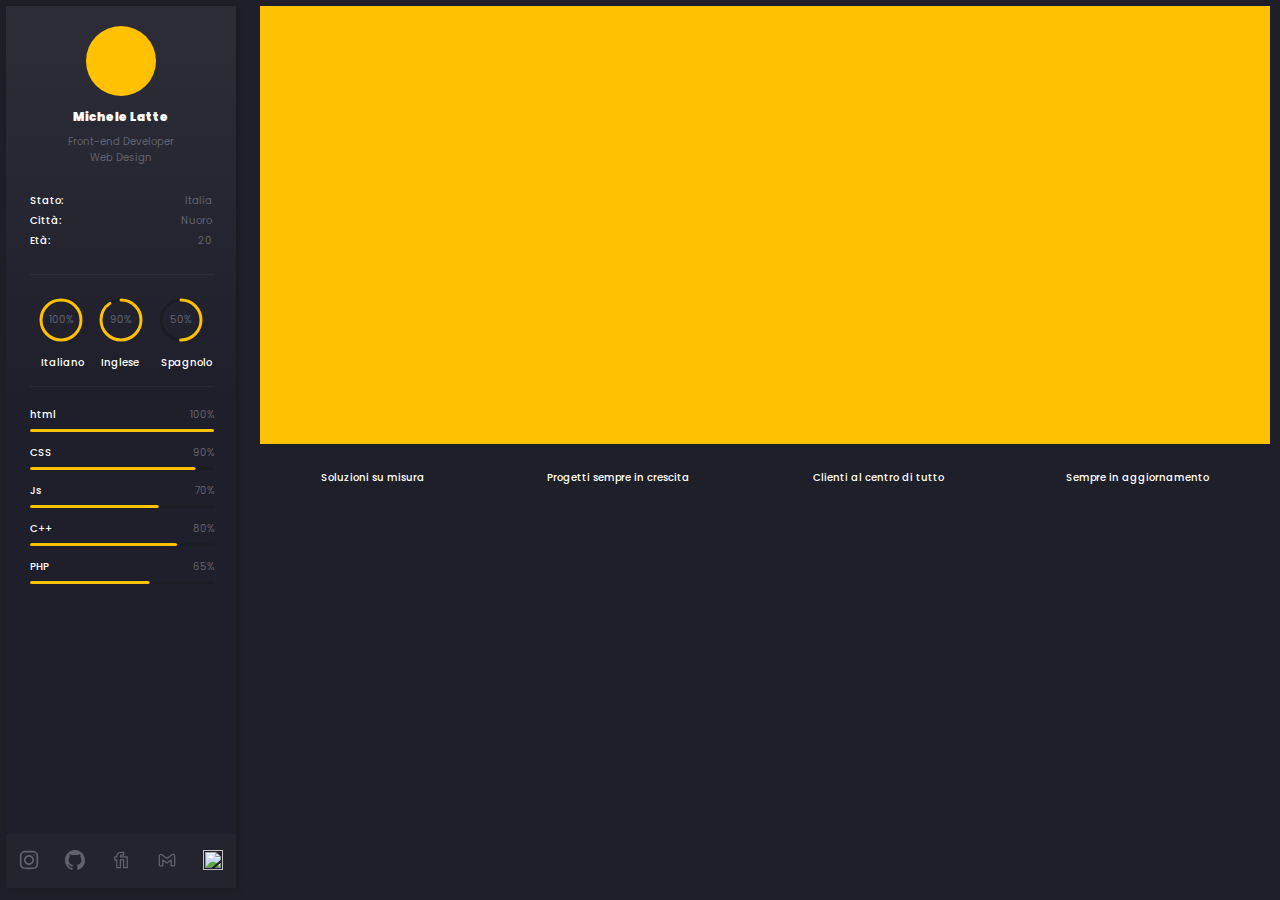
==== copiaindex.html @ bda38a47 "inizio main section" ====
<!DOCTYPE html>
<html lang = "it">
    <head>
        <meta charset = "UTF-8">
        <meta name = "viewport" content = "width=device-width, initial-scale=1.0">
        <title>Portfolio</title>
        <link href = "https://fonts.googleapis.com/css2?family=Poppins:wght@300;400;500;600&display=swap" rel = "stylesheet">
        <style>
            :root {
                --colore_principale: #1f1f29;
                --colore_sidebar: #1f1f2b;
                --colore_profilo: #24242f;
                --colore_separè: #62626e2a;
                --colore_schede: #2c2c37;
                --colore_sottotitolo: #62626e;
                --giallo: #ffc101;
                --colore_vuoto: #1b1d24;
            }

            body, html {
                background-color: var( --colore_principale );
                font-family: 'Poppins', sans-serif;
                margin: 0;
                padding: 0;
            }

            .white-text{
                color: #fff;
                font-weight: 500;
                font-size: 10px;
            }

            .Subtitle-text{
                font-weight: 400;
                font-size: 10px;
                color: var( --colore_sottotitolo );
            }

            button{
                background: transparent;
                border: none;
            }
            .menu-toggle{
                display: none;
            }

            .sidebar{
                position: fixed;
                display: flex;
                flex-direction: column;
                height: 98vh;
                width: 230px;
                margin-left: 6px;
                box-shadow: 2px 0 10px rgba( 0, 0, 0, 0.2 );
                z-index: 10;    
            }
            .sidebar ::-webkit-scrollbar {
                width: 5px;    
            }

            .sidebar ::-webkit-scrollbar-thumb {
                background: var(--colore_sottotitolo); /* Colore della barra di scorrimento */
                border-radius: 5px;
            }

            
            .sidebar-body {
                height: 92vh;
                width: 230px;
                background: linear-gradient( to bottom, #2c2c37 5%, #1f1f2b 47% );
                overflow-y: auto;
            }

            .profile {
                height: 145px;
                width: 100%;
                padding-top: 20px;
                display: flex;
                flex-direction: column;
                align-items: center;
            }

            .profile .profile_texts {
                display: flex;
                flex-direction: column;
                align-items: center;
                text-align: center;
            }


            .profile .Title {
                font-size: 12px;
                color: #fff;
                font-weight: 900;
                margin-bottom: 8px;
            }

            .profile .Subtitle-text {
                
                margin: 0;
            }

            .pfp {
                background-color: var( --giallo );
                height: 70px;
                width: 70px;
                border-radius: 50%;
            }

            .personal_informations {
                padding: 20px 24px 8px;
                display: flex;
                flex-direction: column;
            }

            .personal-box {
                justify-content: space-between;
                display: flex;
                flex-direction: row;
                padding: 2px 0px;
            }

            
            

            .personal_-box .white-text {
                text-align: left;
                
            }

            .personal-box .Subtitle-text{
               
                font-size: 10px;
            }

            .separè {
                height: 1px;
                width: 80%;
                background-color: var( --colore_separè );
                margin-top: 15px;
                margin-left: 24px;
                border: none;
            }

            .languages{
                display: flex;
                flex-direction: row;
                justify-content: center;
                padding: 0px 30px;
                margin-top: 20px;
                margin-left: 5px;
            }

            .linguistic-knowledge {
                display: flex;
                flex-direction: column;
                gap: 10px;
                justify-content: center;
                padding: 0px 5px;
            }

            .circle-container {
                position: relative;
                width: 50px;
                height: 50px;
            }

            .svg-container {
                transform: rotate( -90deg );
                width: 100%;
                height: 100%;
            }

            .circle-void-part {
                fill: transparent;
                stroke: var( --colore_vuoto );
                stroke-width: 3;
            }

            .circle-yellow-part {
                fill: transparent;
                stroke: var( --giallo );
                stroke-width: 3;
                stroke-linecap: round;
                transition: stroke-dashoffset 0.5s ease-in-out;
            }

            .circle-value {
                position: absolute;
                top: 50%;
                left: 50%;
                transform: translate( -50%, -50% );
                font-size: 10px;
                color: var(--colore_sottotitolo);
                font-weight: 400;
            }

            .linguistic-knowledge .white-text{
                padding-left: 5px;
            }

            .programming-knowledge{
                width: 80%;
                margin-left: 24px;
                margin-top: 20px;
                display: flex;
                flex-direction: column;
            }

            .programming-language-info{
                width: 100%;
                display: flex;
                flex-direction: row;
                justify-content: space-between;
                margin-bottom: 0px;
            }

            .programming-knowledge .white-text {
                text-align: left;
                
            }

            .programming-knowledge .Subtitle-text{
                text-align: right;    
            }
            
            .programming-progress-bar{
                height: 4px;
                margin-top: -8px;
                margin-bottom: 26px;
            }

            .progress-bar {
                margin-top: 0px;
                width: 100%;
                height: 4px;
            }

            .void-bar {
                fill: var(--colore_vuoto); 
                rx: 2;
                ry: 2;
            }

            .yellow-bar {
                fill: var(--giallo);    
                rx: 2;
                ry: 2;
            }

            .sidebar-footer{
                display: flex;
                flex-direction: row;
                justify-content: space-around;
                height: 6vh;
                background-color: var(--colore_profilo);
                width: 230px;
            }

            .main-section{
                z-index: 1;
                height: 98vh;
                margin-left: 260px;
                margin-top: 6px;
                margin-right: 10px;
            }

            .main-picture{
                background-color: var(--giallo);
                width: 100%;
                height :48.7vh;
            }

            .main-text-banner{
                display: flex;
                flex-direction: row;
                margin-top: 16px;
                justify-content: space-around;
            }

            /* Design da Mobile*/
            @media screen and (max-width: 600px) {
                .sidebar {
                    transform: translateX(-240px);
                    width: 200px;
                    height: 100vh;
                    position: fixed;
                    top: 0;
                    left: 0;
                    box-shadow: 2px 0 10px rgba(0, 0, 0, 0.2);
                }

                .content {
                    margin-left: 0;
                }

                .menu-toggle {
                    display: block;
                    position: fixed;
                    top: 10px;
                    left: 10px;
                    background-color: var(--giallo);
                    color: black;
                    border: none;
                    font-size: 20px;
                    padding: 10px;
                    cursor: pointer;
                    z-index: 100;
                }

                .sidebar.open {
                    transform: translateX(0);
                }
            }

        </style>    
    </head>
    <body>
        <!-- Bottone sidebar mobile-->
        <button class = "menu-toggle" onclick = "Sidebar()">></button>

        <!-- Sidebar -->
        <div class = "sidebar" id = "sidebar">
            <div class="sidebar-body">
                <div class = "profile">
                    <div class = "pfp"></div>
                    <div class = "profile_texts">
                        <p class = "Title">Michele Latte</p>
                        <p class = "Subtitle-text">Front-end Developer</p>
                        <p class = "Subtitle-text">Web Design</p>
                    </div>    
                </div>

                <div class = "personal_informations">
                    <div class = "personal-box">
                        <span class = "white-text">Stato:</span>
                        <span class = "Subtitle-text">Italia</span>
                    </div>
                    <div class = "personal-box">
                        <span class = "white-text">Città:</span>
                        <span class = "Subtitle-text">Nuoro</span>
                    </div>
                    <div class = "personal-box">
                        <span class = "white-text">Età:</span>
                        <span class = "Subtitle-text">20</span>    
                    </div>    
                </div>

                <hr class = "separè">
                <div class = "languages">
                    <div class = "linguistic-knowledge">
                        <div class = "circle-container">
                            <svg class = "svg-container" width = "50" height = "50" viewBox = "0 0 50 50">
                                <circle class = "circle-void-part" r = "20" cx = "25" cy = "25"></circle>
                                <circle class = "circle-yellow-part" r = "20" cx = "25" cy = "25"></circle>
                            </svg>
                            <div class = "circle-value">100%</div>
                        </div>
                        <div class = "white-text">Italiano</div>
                    </div>
                    <div class = "linguistic-knowledge">
                        <div class = "circle-container">
                            <svg class = "svg-container" width = "50" height = "50" viewBox = "0 0 50 50">
                                <circle class = "circle-void-part" r = "20" cx = "25" cy = "25"></circle>
                                <circle class = "circle-yellow-part" r = "20" cx = "25" cy = "25"></circle>
                            </svg>
                            <div class = "circle-value">90%</div>
                        </div>
                        <div class = "white-text">Inglese</div>
                    </div>
                    <div class = "linguistic-knowledge">
                        <div class = "circle-container">
                            <svg class = "svg-container" width = "50" height = "50" viewBox = "0 0 50 50">
                                <circle class = "circle-void-part" r = "20" cx = "25" cy = "25"></circle>
                                <circle class = "circle-yellow-part" r = "20" cx = "25" cy = "25"></circle>
                            </svg>
                            <div class = "circle-value">50%</div>
                        </div>
                        <div class = "white-text">Spagnolo</div>
                    </div>    
                </div>

                <hr class = "separè">
                <div class = "programming-knowledge">
                    <div class = "programming-language-info">
                        <span class = "white-text">html</span>
                        <span class = "Subtitle-text">100%</span>
                    </div>
                    <div class="programming-progress-bar">
                        <svg class="progress-bar" width="100%" height="3">
                            <rect class="void-bar" width="100%" height="3"></rect>
                            <rect class="yellow-bar" width="100%" height="3"></rect>
                        </svg>
                    </div>
                    <div class = "programming-language-info">
                        <span class = "white-text">CSS</span>
                        <span class = "Subtitle-text">90%</span>
                    </div>
                    <div class="programming-progress-bar">
                        <svg class="progress-bar" width="100%" height="3">
                            <rect class="void-bar" width="100%" height="3"></rect>
                            <rect class="yellow-bar" width="90%" height="3"></rect>
                        </svg>
                    </div>
                    <div class = "programming-language-info">
                        <span class = "white-text">Js</span>
                        <span class = "Subtitle-text">70%</span>
                    </div>
                    <div class="programming-progress-bar">
                        <svg class="progress-bar" width="100%" height="3">
                            <rect class="void-bar" width="100%" height="3"></rect>
                            <rect class="yellow-bar" width="70%" height="3"></rect>
                        </svg>
                    </div>
                    <div class = "programming-language-info">
                        <span class = "white-text">C++</span>
                        <span class = "Subtitle-text">80%</span>
                    </div>
                    <div class="programming-progress-bar">
                        <svg class="progress-bar" width="100%" height="3">
                            <rect class="void-bar" width="100%" height="3"></rect>
                            <rect class="yellow-bar" width="80%" height="3"></rect>
                        </svg>
                    </div>
                    <div class = "programming-language-info">
                        <span class = "white-text">PHP</span>
                        <span class = "Subtitle-text">65%</span>
                    </div>
                    <div class="programming-progress-bar">
                        <svg class="progress-bar" width="100%" height="3">
                            <rect class="void-bar" width="100%" height="3"></rect>
                            <rect class="yellow-bar" width="65%" height="3"></rect>
                        </svg>
                    </div>   
                </div>
            </div>

            <div class="sidebar-footer">
                <button id="instagram">
                    <svg width="20px" height="20px" viewBox="0 0 24.00 24.00" fill="none" xmlns="http://www.w3.org/2000/svg"><g id="SVGRepo_bgCarrier" stroke-width="0"></g><g id="SVGRepo_tracerCarrier" stroke-linecap="round" stroke-linejoin="round" stroke="#CCCCCC" stroke-width="0.048"></g><g id="SVGRepo_iconCarrier"> <path fill-rule="evenodd" clip-rule="evenodd" d="M12 18C15.3137 18 18 15.3137 18 12C18 8.68629 15.3137 6 12 6C8.68629 6 6 8.68629 6 12C6 15.3137 8.68629 18 12 18ZM12 16C14.2091 16 16 14.2091 16 12C16 9.79086 14.2091 8 12 8C9.79086 8 8 9.79086 8 12C8 14.2091 9.79086 16 12 16Z" fill="#62626e"></path> <path d="M18 5C17.4477 5 17 5.44772 17 6C17 6.55228 17.4477 7 18 7C18.5523 7 19 6.55228 19 6C19 5.44772 18.5523 5 18 5Z" fill="#62626e"></path> <path fill-rule="evenodd" clip-rule="evenodd" d="M1.65396 4.27606C1 5.55953 1 7.23969 1 10.6V13.4C1 16.7603 1 18.4405 1.65396 19.7239C2.2292 20.8529 3.14708 21.7708 4.27606 22.346C5.55953 23 7.23969 23 10.6 23H13.4C16.7603 23 18.4405 23 19.7239 22.346C20.8529 21.7708 21.7708 20.8529 22.346 19.7239C23 18.4405 23 16.7603 23 13.4V10.6C23 7.23969 23 5.55953 22.346 4.27606C21.7708 3.14708 20.8529 2.2292 19.7239 1.65396C18.4405 1 16.7603 1 13.4 1H10.6C7.23969 1 5.55953 1 4.27606 1.65396C3.14708 2.2292 2.2292 3.14708 1.65396 4.27606ZM13.4 3H10.6C8.88684 3 7.72225 3.00156 6.82208 3.0751C5.94524 3.14674 5.49684 3.27659 5.18404 3.43597C4.43139 3.81947 3.81947 4.43139 3.43597 5.18404C3.27659 5.49684 3.14674 5.94524 3.0751 6.82208C3.00156 7.72225 3 8.88684 3 10.6V13.4C3 15.1132 3.00156 16.2777 3.0751 17.1779C3.14674 18.0548 3.27659 18.5032 3.43597 18.816C3.81947 19.5686 4.43139 20.1805 5.18404 20.564C5.49684 20.7234 5.94524 20.8533 6.82208 20.9249C7.72225 20.9984 8.88684 21 10.6 21H13.4C15.1132 21 16.2777 20.9984 17.1779 20.9249C18.0548 20.8533 18.5032 20.7234 18.816 20.564C19.5686 20.1805 20.1805 19.5686 20.564 18.816C20.7234 18.5032 20.8533 18.0548 20.9249 17.1779C20.9984 16.2777 21 15.1132 21 13.4V10.6C21 8.88684 20.9984 7.72225 20.9249 6.82208C20.8533 5.94524 20.7234 5.49684 20.564 5.18404C20.1805 4.43139 19.5686 3.81947 18.816 3.43597C18.5032 3.27659 18.0548 3.14674 17.1779 3.0751C16.2777 3.00156 15.1132 3 13.4 3Z" fill="#62626e"></path> </g></svg>
                </button>
                <button id="gitHub">
                    <svg width="20px" height="20px" viewBox="0 0 20 20" version="1.1" xmlns="http://www.w3.org/2000/svg" xmlns:xlink="http://www.w3.org/1999/xlink" fill="#62626e" stroke="#62626e"><g id="SVGRepo_bgCarrier" stroke-width="0"></g><g id="SVGRepo_tracerCarrier" stroke-linecap="round" stroke-linejoin="round"></g><g id="SVGRepo_iconCarrier"> <title>github [#62626e]</title> <desc>Created with Sketch.</desc> <defs> </defs> <g id="Page-1" stroke="none" stroke-width="1" fill="none" fill-rule="evenodd"> <g id="Dribbble-Light-Preview" transform="translate(-140.000000, -7559.000000)" fill="#62626e"> <g id="icons" transform="translate(56.000000, 160.000000)"> <path d="M94,7399 C99.523,7399 104,7403.59 104,7409.253 C104,7413.782 101.138,7417.624 97.167,7418.981 C96.66,7419.082 96.48,7418.762 96.48,7418.489 C96.48,7418.151 96.492,7417.047 96.492,7415.675 C96.492,7414.719 96.172,7414.095 95.813,7413.777 C98.04,7413.523 100.38,7412.656 100.38,7408.718 C100.38,7407.598 99.992,7406.684 99.35,7405.966 C99.454,7405.707 99.797,7404.664 99.252,7403.252 C99.252,7403.252 98.414,7402.977 96.505,7404.303 C95.706,7404.076 94.85,7403.962 94,7403.958 C93.15,7403.962 92.295,7404.076 91.497,7404.303 C89.586,7402.977 88.746,7403.252 88.746,7403.252 C88.203,7404.664 88.546,7405.707 88.649,7405.966 C88.01,7406.684 87.619,7407.598 87.619,7408.718 C87.619,7412.646 89.954,7413.526 92.175,7413.785 C91.889,7414.041 91.63,7414.493 91.54,7415.156 C90.97,7415.418 89.522,7415.871 88.63,7414.304 C88.63,7414.304 88.101,7413.319 87.097,7413.247 C87.097,7413.247 86.122,7413.234 87.029,7413.87 C87.029,7413.87 87.684,7414.185 88.139,7415.37 C88.139,7415.37 88.726,7417.2 91.508,7416.58 C91.513,7417.437 91.522,7418.245 91.522,7418.489 C91.522,7418.76 91.338,7419.077 90.839,7418.982 C86.865,7417.627 84,7413.783 84,7409.253 C84,7403.59 88.478,7399 94,7399" id="github-[#62626e]"> </path> </g> </g> </g> </g></svg>
                </button>
                <button id="fiverr">
                    <svg width="20px" height="20px" viewBox="0 0 192 192" xmlns="http://www.w3.org/2000/svg" fill="" stroke=""><g id="SVGRepo_bgCarrier" stroke-width="0"></g><g id="SVGRepo_tracerCarrier" stroke-linecap="round" stroke-linejoin="round"></g><g id="SVGRepo_iconCarrier"><path d="M0 0h192v192H0z" style="fill:none"></path><path d="M121.1 170h34.75V67.04H90.21v-7.72s0-9.01 9.01-9.01h21.88V22H99.22s-43.76 0-43.76 37.32v7.72h-19.3v28.31h19.3v74.64h34.75V95.36h30.89V170Z" style="stroke:#62626e;stroke-linejoin:round;stroke-width:12px;fill:none"></path></g></svg>
                </button>
                <button id="gmail">
                    <svg width="20px" height="20px" viewBox="0 0 192 192" xmlns="http://www.w3.org/2000/svg" fill="none"><g id="SVGRepo_bgCarrier" stroke-width="0"></g><g id="SVGRepo_tracerCarrier" stroke-linecap="round" stroke-linejoin="round"></g><g id="SVGRepo_iconCarrier"><path stroke="#62626e" stroke-linejoin="round" stroke-width="12" d="M22 57.265V142c0 5.523 4.477 10 10 10h24V95.056l40 30.278 40-30.278V152h24c5.523 0 10-4.477 10-10V57.265c0-13.233-15.15-20.746-25.684-12.736L96 81.265 47.684 44.53C37.15 36.519 22 44.032 22 57.265Z"></path></g></svg>
                </button>   
                <button id="ifthenelse">
                    <img src="ifthenelse.png" width="20px" height="20px">
                </button>
            </div>
        </div>

        <!--sezione principale del sito-->
        <div class = "main-section">
            <div class="main-picture">

            </div>
        <!--SECTION PROVVISORIA PERCHè NON HO UN BUON NUMERO DI CLIENTI SODDISFATTI, PROGETTI CONCLUSI ECC.-->
            <div class = "main-text-banner">
                <p class = "white-text">Soluzioni su misura</p>
                <p class = "white-text">Progetti sempre in crescita</p>
                <p class = "white-text">Clienti al centro di tutto</p>
                <p class = "white-text">Sempre in aggiornamento </p>
            </div>
        </div>
        <script>
            //bottone per far apparire la sidebar da mobile
            function Sidebar() {
                document.getElementById("sidebar").classList.toggle("open");
            }

            //riempio i cerchi della sezione lingue della sidebar
            document.querySelectorAll( '.circle-yellow-part' ).forEach( ( circle, index ) => {
                const values = [ 100, 90, 50];
                const radius = circle.r.baseVal.value;
                const circumference = 2 * Math.PI * radius;
                circle.style.strokeDasharray = `${circumference} ${circumference}`;
                circle.style.strokeDashoffset = circumference - ( values[index] / 100 ) * circumference;
            } );

            //collegamenti footer
            document.getElementById("instagram").addEventListener("click", function() {
                window.open("https://www.instagram.com/michele_latte_", "_blank");
            });

            document.getElementById("gitHub").addEventListener("click", function() {
                window.open("https://github.com/micheledevelop", "_blank");
            });

            document.getElementById("fiverr").addEventListener("click", function() {
                window.open("https://fiverr.com/s/xX5r5BD", "_blank");
            });

            document.getElementById("gmail").addEventListener("click", function() {
                var email = "michelelatte.dev@gmail.com";
                var subject = "Creazione/modifica di un sito web";
                var body = "Ciao, mi piacerebbe sapere di più riguardo ai servizi che offri.";
                var gmailUrl = `https://mail.google.com/mail/?view=cm&fs=1&to=${email}&su=${encodeURIComponent(subject)}&body=${encodeURIComponent(body)}`;
                window.open(gmailUrl, '_blank');
            });

            document.getElementById("ifthenelse").addEventListener("click", function() {
                window.open("https://www.linkedin.com/in/michele-michele-811a56359/", "_blank");
            });
        </script>
    </body>
</html>
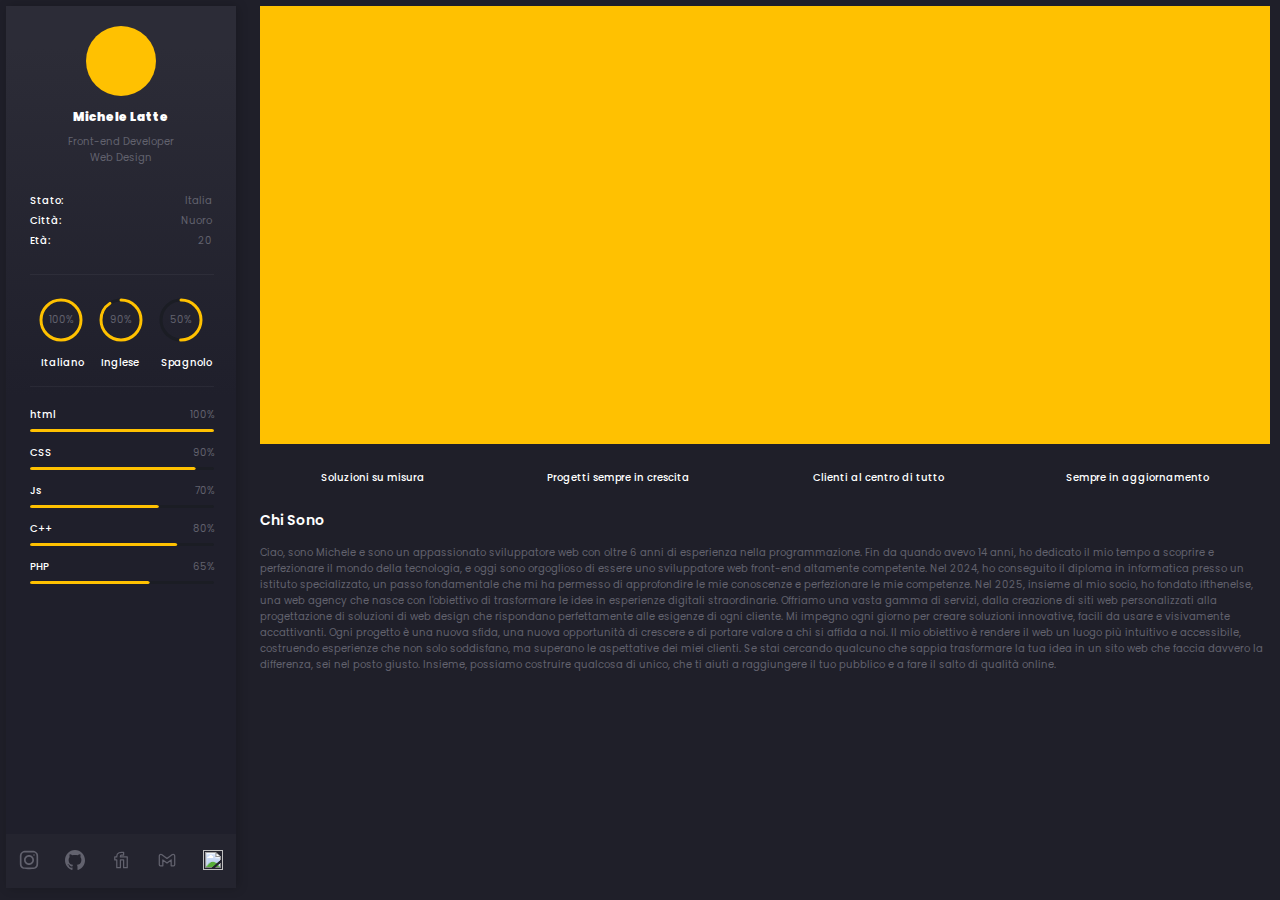
==== commit 56effd60: "copy about me" ====
--- a/copiaindex.html
+++ b/copiaindex.html
@@ -277,6 +277,18 @@
                 margin-top: 16px;
                 justify-content: space-around;
             }
+
+            .block-title .white-text{
+                text-align: left;
+                font-size: 14px;
+                font-weight: 600;
+            }
+
+
+
+
+
+
 
             /* Design da Mobile*/
             @media screen and (max-width: 600px) {
@@ -466,7 +478,43 @@
                 <p class = "white-text">Clienti al centro di tutto</p>
                 <p class = "white-text">Sempre in aggiornamento </p>
             </div>
+            <div class = "block">
+                <div class="block-title">
+                    <p class ="white-text">Chi Sono</p> 
+                </div>
+                <div class = "block-subtitle">
+                    <p class = "Subtitle-text">Ciao, sono Michele e sono un appassionato sviluppatore web con oltre 6 anni di esperienza nella programmazione. Fin da quando avevo 14 anni, ho dedicato il mio tempo a scoprire e perfezionare il mondo della tecnologia, e oggi sono orgoglioso di essere uno sviluppatore web front-end altamente competente. Nel 2024, ho conseguito il diploma in informatica presso un istituto specializzato, un passo fondamentale che mi ha permesso di approfondire le mie conoscenze e perfezionare le mie competenze.
+
+                        Nel 2025, insieme al mio socio, ho fondato ifthenelse, una web agency che nasce con l'obiettivo di trasformare le idee in esperienze digitali straordinarie. Offriamo una vasta gamma di servizi, dalla creazione di siti web personalizzati alla progettazione di soluzioni di web design che rispondano perfettamente alle esigenze di ogni cliente.
+                        
+                        Mi impegno ogni giorno per creare soluzioni innovative, facili da usare e visivamente accattivanti. Ogni progetto è una nuova sfida, una nuova opportunità di crescere e di portare valore a chi si affida a noi. Il mio obiettivo è rendere il web un luogo più intuitivo e accessibile, costruendo esperienze che non solo soddisfano, ma superano le aspettative dei miei clienti.
+                        
+                        Se stai cercando qualcuno che sappia trasformare la tua idea in un sito web che faccia davvero la differenza, sei nel posto giusto. Insieme, possiamo costruire qualcosa di unico, che ti aiuti a raggiungere il tuo pubblico e a fare il salto di qualità online.</p>
+                </div>
+                
+
+            </div>
         </div>
+
+
+
+
+
+
+
+
+
+
+
+
+
+
+
+
+
+
+
+
         <script>
             //bottone per far apparire la sidebar da mobile
             function Sidebar() {
@@ -504,7 +552,7 @@
             });
 
             document.getElementById("ifthenelse").addEventListener("click", function() {
-                window.open("https://www.linkedin.com/in/michele-michele-811a56359/", "_blank");
+                window.open("https://ifthenelse.netlify.app/", "_blank");
             });
         </script>
     </body>
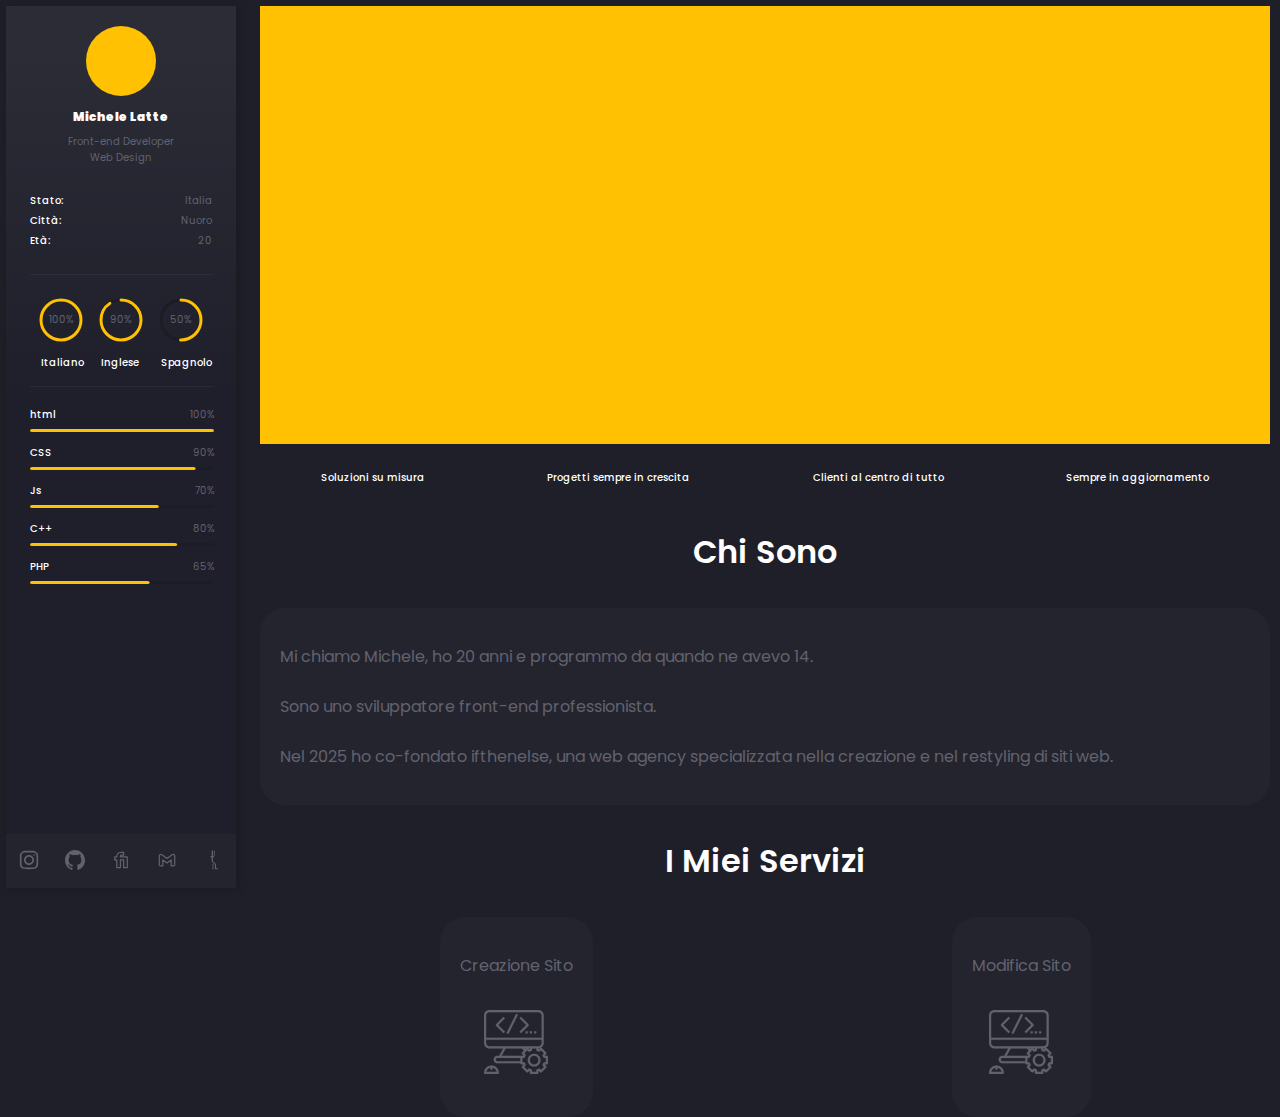
==== commit 1ee4d417: "copy about me" ====
--- a/copiaindex.html
+++ b/copiaindex.html
@@ -279,14 +279,32 @@
             }
 
             .block-title .white-text{
-                text-align: left;
-                font-size: 14px;
+                text-align: center;
+                font-size: 32px;
                 font-weight: 600;
             }
 
-
-
-
+            .block-subtitle{
+                background-color: var(--colore_profilo);
+                border-radius: 25px;
+                padding: 20px 20px;
+            }
+
+            .block-subtitle .Subtitle-text{
+                font-size: 16px;
+            }
+
+            .services{
+                display: flex;
+                flex-direction: row;
+                justify-content: space-around;
+            }
+
+            .services .block-subtitle{
+                display: flex;
+                flex-direction: column;
+                align-items: center;
+            }
 
 
 
@@ -461,16 +479,14 @@
                     <svg width="20px" height="20px" viewBox="0 0 192 192" xmlns="http://www.w3.org/2000/svg" fill="none"><g id="SVGRepo_bgCarrier" stroke-width="0"></g><g id="SVGRepo_tracerCarrier" stroke-linecap="round" stroke-linejoin="round"></g><g id="SVGRepo_iconCarrier"><path stroke="#62626e" stroke-linejoin="round" stroke-width="12" d="M22 57.265V142c0 5.523 4.477 10 10 10h24V95.056l40 30.278 40-30.278V152h24c5.523 0 10-4.477 10-10V57.265c0-13.233-15.15-20.746-25.684-12.736L96 81.265 47.684 44.53C37.15 36.519 22 44.032 22 57.265Z"></path></g></svg>
                 </button>   
                 <button id="ifthenelse">
-                    <img src="ifthenelse.png" width="20px" height="20px">
+                    <img src="img\ifthenelse.png" width="20px" height="20px">
                 </button>
             </div>
         </div>
 
         <!--sezione principale del sito-->
         <div class = "main-section">
-            <div class="main-picture">
-
-            </div>
+            <div class="main-picture">        </div>
         <!--SECTION PROVVISORIA PERCHè NON HO UN BUON NUMERO DI CLIENTI SODDISFATTI, PROGETTI CONCLUSI ECC.-->
             <div class = "main-text-banner">
                 <p class = "white-text">Soluzioni su misura</p>
@@ -478,22 +494,31 @@
                 <p class = "white-text">Clienti al centro di tutto</p>
                 <p class = "white-text">Sempre in aggiornamento </p>
             </div>
-            <div class = "block">
-                <div class="block-title">
-                    <p class ="white-text">Chi Sono</p> 
+           
+            
+
+            <div class="block-title">
+                <p class ="white-text">Chi Sono</p> 
+            </div>
+            <div class = "block-subtitle">
+                <p class = "Subtitle-text">Mi chiamo Michele, ho 20 anni e programmo da quando ne avevo 14. <br><br> Sono uno sviluppatore front-end professionista.<br><br>Nel 2025 ho co-fondato ifthenelse, una web agency specializzata nella creazione e nel restyling di siti web.</p>
+            </div>
+            
+        
+            <div class="block-title">
+                <p class ="white-text">I Miei Servizi </p> 
+            </div>
+            <div class="services">
+                <div class = "block-subtitle">
+                    <p class = "Subtitle-text">Creazione Sito</p>
+                    <p class = "Subtitle-text"><svg fill="#62626e" version="1.1" id="Layer_1" xmlns="http://www.w3.org/2000/svg" xmlns:xlink="http://www.w3.org/1999/xlink" viewBox="0 0 480 480" xml:space="preserve" width="64px" height="64px" stroke="#62626e"><g id="SVGRepo_bgCarrier" stroke-width="0"></g><g id="SVGRepo_tracerCarrier" stroke-linecap="round" stroke-linejoin="round"></g><g id="SVGRepo_iconCarrier"> <g> <g> <path d="M56,416c-30.872,0-56,25.128-56,56c0,4.424,3.576,8,8,8h96c4.424,0,8-3.576,8-8C112,441.128,86.872,416,56,416z M16.808,464C19.992,448.36,32.36,436.072,48,432.88V448h16v-15.12c15.64,3.2,28.008,15.48,31.192,31.12H16.808z"></path> </g> </g> <g> <g> <path d="M472,344h-14.032c-0.44-1.112-0.896-2.216-1.392-3.328l9.928-9.928c3.128-3.128,3.128-8.184,0-11.312l-33.936-33.936 c-1.656-1.656-3.84-2.376-6.008-2.272C439.24,276.496,448,263.32,448,248V40c0-22.056-17.944-40-40-40H40C17.944,0,0,17.944,0,40 v208c0,22.056,17.944,40,40,40h104.4l-30.224,56H112h-12c-15.44,0-28,12.56-28,28s12.56,28,28,28h172c0,4.424,3.576,8,8,8h14.032 c0.44,1.112,0.896,2.216,1.392,3.328l-9.928,9.928c-3.128,3.128-3.128,8.184,0,11.312l33.936,33.936 c3.128,3.128,8.184,3.128,11.312,0l9.928-9.928c1.112,0.496,2.216,0.952,3.328,1.392V472c0,4.424,3.576,8,8,8h48 c4.424,0,8-3.576,8-8v-14.032c1.112-0.44,2.216-0.896,3.328-1.392l9.928,9.928c3.128,3.128,8.184,3.128,11.312,0l33.936-33.936 c3.128-3.128,3.128-8.184,0-11.312l-9.928-9.928c0.496-1.112,0.952-2.216,1.392-3.328H472c4.424,0,8-3.576,8-8v-48 C480,347.576,476.424,344,472,344z M16,40c0-13.232,10.768-24,24-24h368c13.232,0,24,10.768,24,24v168H16V40z M40,272 c-13.232,0-24-10.768-24-24v-24h416v24c0,13.232-10.768,24-24,24h-8h-48h-61.808H157.808H40z M421.152,285.6l-9.824,9.824 c-1.112-0.496-2.216-0.952-3.328-1.392V288C412.632,288,417.008,287.056,421.152,285.6z M344,288v6.032 c-1.112,0.44-2.216,0.896-3.328,1.392L333.248,288H344z M316.92,288l-6.896,6.896L305.328,288H316.92z M272,384H100 c-6.616,0-12-5.384-12-12c0-6.616,5.384-12,12-12h12h6.944H272V384z M132.356,343.992L162.576,288h123.392l12.544,18.408 l-13.016,13.016c-3.128,3.128-3.128,8.184,0,11.312l9.928,9.928c-0.496,1.112-0.952,2.216-1.392,3.328H280H132.356z M464,392 h-11.672c-3.496,0-6.576,2.264-7.632,5.592c-1.216,3.864-2.856,7.8-4.88,11.672c-1.616,3.104-1.032,6.888,1.44,9.36l8.288,8.288 l-22.624,22.624l-8.288-8.288c-2.48-2.472-6.256-3.048-9.36-1.44c-3.872,2.024-7.808,3.664-11.672,4.88 c-3.336,1.064-5.6,4.144-5.6,7.64V464h-32v-11.672c0-3.496-2.264-6.576-5.592-7.632c-3.864-1.216-7.8-2.856-11.672-4.88 c-3.104-1.608-6.888-1.032-9.36,1.44l-8.288,8.288l-22.624-22.624l8.288-8.288c2.472-2.472,3.056-6.256,1.44-9.36 c-2.024-3.872-3.664-7.808-4.88-11.672c-1.064-3.336-4.144-5.6-7.64-5.6H288v-32h11.672c3.496,0,6.576-2.264,7.632-5.592 c1.216-3.864,2.856-7.8,4.88-11.672c1.616-3.104,1.032-6.888-1.44-9.36l-8.288-8.288l22.624-22.624l8.288,8.288 c2.472,2.48,6.256,3.056,9.36,1.44c3.872-2.024,7.808-3.664,11.672-4.88c3.336-1.064,5.6-4.144,5.6-7.64V288h32v11.672 c0,3.496,2.264,6.576,5.592,7.632c3.864,1.216,7.8,2.856,11.672,4.88c3.104,1.616,6.88,1.04,9.36-1.44l8.288-8.288l22.624,22.624 l-8.288,8.288c-2.472,2.472-3.056,6.256-1.44,9.36c2.024,3.872,3.664,7.808,4.88,11.672c1.064,3.336,4.144,5.6,7.64,5.6H464V392z"></path> </g> </g> <g> <g> <path d="M376,328c-26.472,0-48,21.528-48,48s21.528,48,48,48s48-21.528,48-48S402.472,328,376,328z M376,408 c-17.648,0-32-14.352-32-32s14.352-32,32-32s32,14.352,32,32S393.648,408,376,408z"></path> </g> </g> <g> <g> <path d="M157.656,61.656l-11.312-11.312l-56,56c-3.128,3.128-3.128,8.184,0,11.312l56,56l11.312-11.312L107.312,112 L157.656,61.656z"></path> </g> </g> <g> <g> <path d="M333.656,106.344l-56-56l-11.312,11.312L316.688,112l-50.344,50.344l11.312,11.312l56-56 C336.784,114.528,336.784,109.472,333.656,106.344z"></path> </g> </g> <g> <g> <rect x="131.509" y="96.019" transform="matrix(0.4472 -0.8944 0.8944 0.4472 24.1457 247.1068)" width="160.955" height="16"></rect> </g> </g> <g> <g> <rect x="312" y="160" width="16" height="16"></rect> </g> </g> <g> <g> <rect x="344" y="160" width="16" height="16"></rect> </g> </g> <g> <g> <rect x="376" y="160" width="16" height="16"></rect> </g> </g> </g></svg></p>
                 </div>
                 <div class = "block-subtitle">
-                    <p class = "Subtitle-text">Ciao, sono Michele e sono un appassionato sviluppatore web con oltre 6 anni di esperienza nella programmazione. Fin da quando avevo 14 anni, ho dedicato il mio tempo a scoprire e perfezionare il mondo della tecnologia, e oggi sono orgoglioso di essere uno sviluppatore web front-end altamente competente. Nel 2024, ho conseguito il diploma in informatica presso un istituto specializzato, un passo fondamentale che mi ha permesso di approfondire le mie conoscenze e perfezionare le mie competenze.
-
-                        Nel 2025, insieme al mio socio, ho fondato ifthenelse, una web agency che nasce con l'obiettivo di trasformare le idee in esperienze digitali straordinarie. Offriamo una vasta gamma di servizi, dalla creazione di siti web personalizzati alla progettazione di soluzioni di web design che rispondano perfettamente alle esigenze di ogni cliente.
-                        
-                        Mi impegno ogni giorno per creare soluzioni innovative, facili da usare e visivamente accattivanti. Ogni progetto è una nuova sfida, una nuova opportunità di crescere e di portare valore a chi si affida a noi. Il mio obiettivo è rendere il web un luogo più intuitivo e accessibile, costruendo esperienze che non solo soddisfano, ma superano le aspettative dei miei clienti.
-                        
-                        Se stai cercando qualcuno che sappia trasformare la tua idea in un sito web che faccia davvero la differenza, sei nel posto giusto. Insieme, possiamo costruire qualcosa di unico, che ti aiuti a raggiungere il tuo pubblico e a fare il salto di qualità online.</p>
+                    <p class = "Subtitle-text">Modifica Sito</p>
+                    <p class = "Subtitle-text"><svg fill="#62626e" version="1.1" id="Layer_1" xmlns="http://www.w3.org/2000/svg" xmlns:xlink="http://www.w3.org/1999/xlink" viewBox="0 0 480 480" xml:space="preserve" width="64px" height="64px" stroke="#62626e"><g id="SVGRepo_bgCarrier" stroke-width="0"></g><g id="SVGRepo_tracerCarrier" stroke-linecap="round" stroke-linejoin="round"></g><g id="SVGRepo_iconCarrier"> <g> <g> <path d="M56,416c-30.872,0-56,25.128-56,56c0,4.424,3.576,8,8,8h96c4.424,0,8-3.576,8-8C112,441.128,86.872,416,56,416z M16.808,464C19.992,448.36,32.36,436.072,48,432.88V448h16v-15.12c15.64,3.2,28.008,15.48,31.192,31.12H16.808z"></path> </g> </g> <g> <g> <path d="M472,344h-14.032c-0.44-1.112-0.896-2.216-1.392-3.328l9.928-9.928c3.128-3.128,3.128-8.184,0-11.312l-33.936-33.936 c-1.656-1.656-3.84-2.376-6.008-2.272C439.24,276.496,448,263.32,448,248V40c0-22.056-17.944-40-40-40H40C17.944,0,0,17.944,0,40 v208c0,22.056,17.944,40,40,40h104.4l-30.224,56H112h-12c-15.44,0-28,12.56-28,28s12.56,28,28,28h172c0,4.424,3.576,8,8,8h14.032 c0.44,1.112,0.896,2.216,1.392,3.328l-9.928,9.928c-3.128,3.128-3.128,8.184,0,11.312l33.936,33.936 c3.128,3.128,8.184,3.128,11.312,0l9.928-9.928c1.112,0.496,2.216,0.952,3.328,1.392V472c0,4.424,3.576,8,8,8h48 c4.424,0,8-3.576,8-8v-14.032c1.112-0.44,2.216-0.896,3.328-1.392l9.928,9.928c3.128,3.128,8.184,3.128,11.312,0l33.936-33.936 c3.128-3.128,3.128-8.184,0-11.312l-9.928-9.928c0.496-1.112,0.952-2.216,1.392-3.328H472c4.424,0,8-3.576,8-8v-48 C480,347.576,476.424,344,472,344z M16,40c0-13.232,10.768-24,24-24h368c13.232,0,24,10.768,24,24v168H16V40z M40,272 c-13.232,0-24-10.768-24-24v-24h416v24c0,13.232-10.768,24-24,24h-8h-48h-61.808H157.808H40z M421.152,285.6l-9.824,9.824 c-1.112-0.496-2.216-0.952-3.328-1.392V288C412.632,288,417.008,287.056,421.152,285.6z M344,288v6.032 c-1.112,0.44-2.216,0.896-3.328,1.392L333.248,288H344z M316.92,288l-6.896,6.896L305.328,288H316.92z M272,384H100 c-6.616,0-12-5.384-12-12c0-6.616,5.384-12,12-12h12h6.944H272V384z M132.356,343.992L162.576,288h123.392l12.544,18.408 l-13.016,13.016c-3.128,3.128-3.128,8.184,0,11.312l9.928,9.928c-0.496,1.112-0.952,2.216-1.392,3.328H280H132.356z M464,392 h-11.672c-3.496,0-6.576,2.264-7.632,5.592c-1.216,3.864-2.856,7.8-4.88,11.672c-1.616,3.104-1.032,6.888,1.44,9.36l8.288,8.288 l-22.624,22.624l-8.288-8.288c-2.48-2.472-6.256-3.048-9.36-1.44c-3.872,2.024-7.808,3.664-11.672,4.88 c-3.336,1.064-5.6,4.144-5.6,7.64V464h-32v-11.672c0-3.496-2.264-6.576-5.592-7.632c-3.864-1.216-7.8-2.856-11.672-4.88 c-3.104-1.608-6.888-1.032-9.36,1.44l-8.288,8.288l-22.624-22.624l8.288-8.288c2.472-2.472,3.056-6.256,1.44-9.36 c-2.024-3.872-3.664-7.808-4.88-11.672c-1.064-3.336-4.144-5.6-7.64-5.6H288v-32h11.672c3.496,0,6.576-2.264,7.632-5.592 c1.216-3.864,2.856-7.8,4.88-11.672c1.616-3.104,1.032-6.888-1.44-9.36l-8.288-8.288l22.624-22.624l8.288,8.288 c2.472,2.48,6.256,3.056,9.36,1.44c3.872-2.024,7.808-3.664,11.672-4.88c3.336-1.064,5.6-4.144,5.6-7.64V288h32v11.672 c0,3.496,2.264,6.576,5.592,7.632c3.864,1.216,7.8,2.856,11.672,4.88c3.104,1.616,6.88,1.04,9.36-1.44l8.288-8.288l22.624,22.624 l-8.288,8.288c-2.472,2.472-3.056,6.256-1.44,9.36c2.024,3.872,3.664,7.808,4.88,11.672c1.064,3.336,4.144,5.6,7.64,5.6H464V392z"></path> </g> </g> <g> <g> <path d="M376,328c-26.472,0-48,21.528-48,48s21.528,48,48,48s48-21.528,48-48S402.472,328,376,328z M376,408 c-17.648,0-32-14.352-32-32s14.352-32,32-32s32,14.352,32,32S393.648,408,376,408z"></path> </g> </g> <g> <g> <path d="M157.656,61.656l-11.312-11.312l-56,56c-3.128,3.128-3.128,8.184,0,11.312l56,56l11.312-11.312L107.312,112 L157.656,61.656z"></path> </g> </g> <g> <g> <path d="M333.656,106.344l-56-56l-11.312,11.312L316.688,112l-50.344,50.344l11.312,11.312l56-56 C336.784,114.528,336.784,109.472,333.656,106.344z"></path> </g> </g> <g> <g> <rect x="131.509" y="96.019" transform="matrix(0.4472 -0.8944 0.8944 0.4472 24.1457 247.1068)" width="160.955" height="16"></rect> </g> </g> <g> <g> <rect x="312" y="160" width="16" height="16"></rect> </g> </g> <g> <g> <rect x="344" y="160" width="16" height="16"></rect> </g> </g> <g> <g> <rect x="376" y="160" width="16" height="16"></rect> </g> </g> </g></svg></p>
                 </div>
+            </div>
                 
-
-            </div>
         </div>
 
 
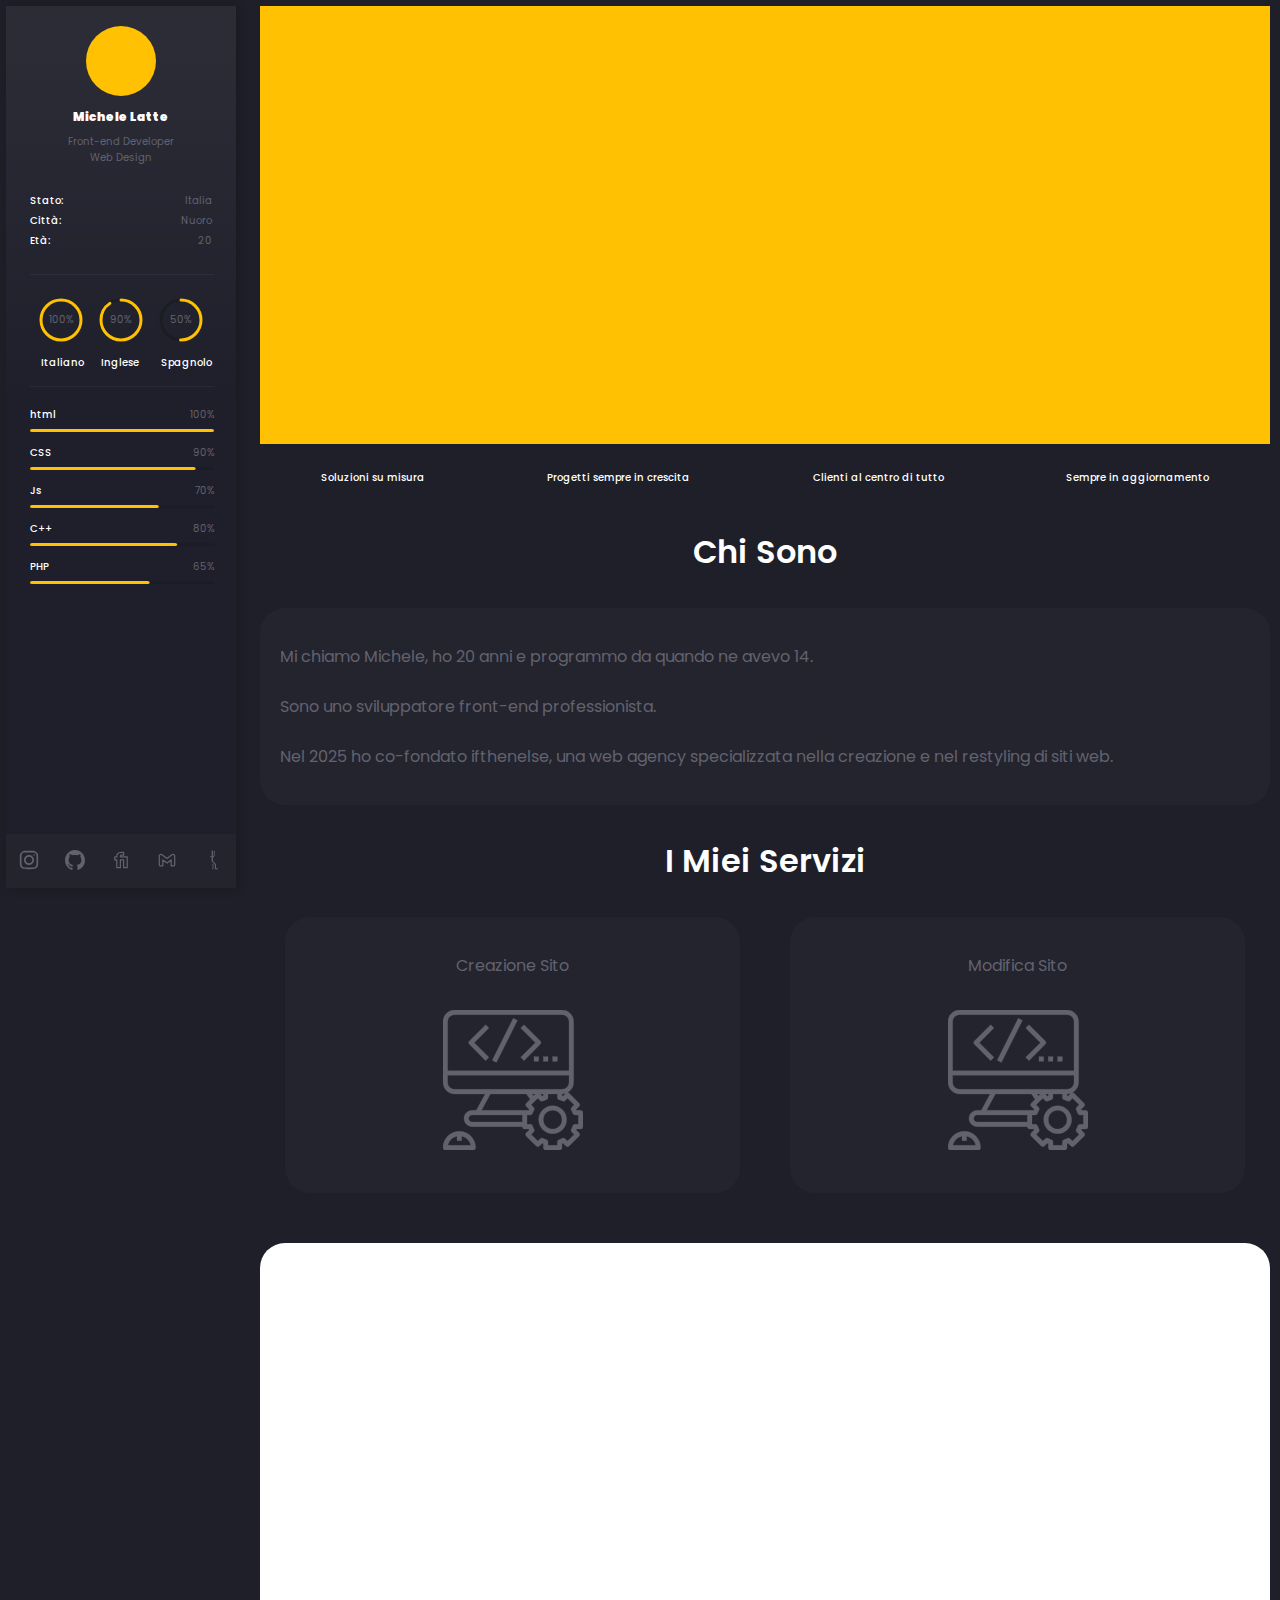
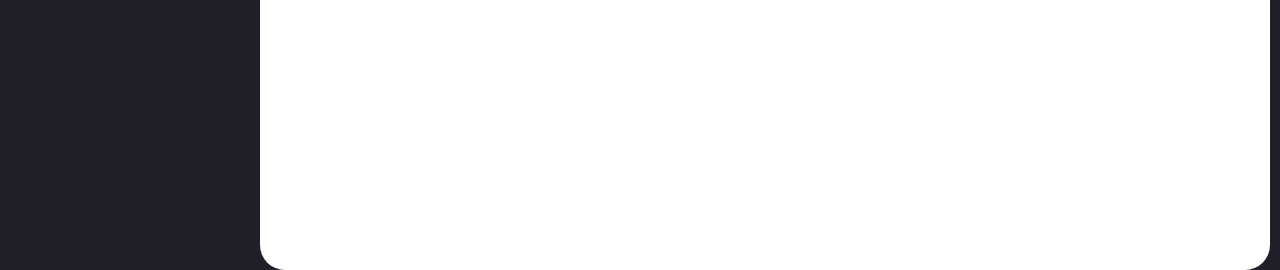
==== commit 59d83fa8: "calendar" ====
--- a/copiaindex.html
+++ b/copiaindex.html
@@ -301,13 +301,29 @@
             }
 
             .services .block-subtitle{
+                margin: 0px 25px;
                 display: flex;
                 flex-direction: column;
                 align-items: center;
-            }
-
-
-
+                width:62vh;
+                margin-bottom: 25px;
+            }
+
+
+
+
+
+
+
+
+
+
+            .appointment{
+                background-color: #fff;
+                padding-top: 20px;
+                margin-top: 25px;
+                border-radius: 25px;
+            }
             /* Design da Mobile*/
             @media screen and (max-width: 600px) {
                 .sidebar {
@@ -511,14 +527,22 @@
             <div class="services">
                 <div class = "block-subtitle">
                     <p class = "Subtitle-text">Creazione Sito</p>
-                    <p class = "Subtitle-text"><svg fill="#62626e" version="1.1" id="Layer_1" xmlns="http://www.w3.org/2000/svg" xmlns:xlink="http://www.w3.org/1999/xlink" viewBox="0 0 480 480" xml:space="preserve" width="64px" height="64px" stroke="#62626e"><g id="SVGRepo_bgCarrier" stroke-width="0"></g><g id="SVGRepo_tracerCarrier" stroke-linecap="round" stroke-linejoin="round"></g><g id="SVGRepo_iconCarrier"> <g> <g> <path d="M56,416c-30.872,0-56,25.128-56,56c0,4.424,3.576,8,8,8h96c4.424,0,8-3.576,8-8C112,441.128,86.872,416,56,416z M16.808,464C19.992,448.36,32.36,436.072,48,432.88V448h16v-15.12c15.64,3.2,28.008,15.48,31.192,31.12H16.808z"></path> </g> </g> <g> <g> <path d="M472,344h-14.032c-0.44-1.112-0.896-2.216-1.392-3.328l9.928-9.928c3.128-3.128,3.128-8.184,0-11.312l-33.936-33.936 c-1.656-1.656-3.84-2.376-6.008-2.272C439.24,276.496,448,263.32,448,248V40c0-22.056-17.944-40-40-40H40C17.944,0,0,17.944,0,40 v208c0,22.056,17.944,40,40,40h104.4l-30.224,56H112h-12c-15.44,0-28,12.56-28,28s12.56,28,28,28h172c0,4.424,3.576,8,8,8h14.032 c0.44,1.112,0.896,2.216,1.392,3.328l-9.928,9.928c-3.128,3.128-3.128,8.184,0,11.312l33.936,33.936 c3.128,3.128,8.184,3.128,11.312,0l9.928-9.928c1.112,0.496,2.216,0.952,3.328,1.392V472c0,4.424,3.576,8,8,8h48 c4.424,0,8-3.576,8-8v-14.032c1.112-0.44,2.216-0.896,3.328-1.392l9.928,9.928c3.128,3.128,8.184,3.128,11.312,0l33.936-33.936 c3.128-3.128,3.128-8.184,0-11.312l-9.928-9.928c0.496-1.112,0.952-2.216,1.392-3.328H472c4.424,0,8-3.576,8-8v-48 C480,347.576,476.424,344,472,344z M16,40c0-13.232,10.768-24,24-24h368c13.232,0,24,10.768,24,24v168H16V40z M40,272 c-13.232,0-24-10.768-24-24v-24h416v24c0,13.232-10.768,24-24,24h-8h-48h-61.808H157.808H40z M421.152,285.6l-9.824,9.824 c-1.112-0.496-2.216-0.952-3.328-1.392V288C412.632,288,417.008,287.056,421.152,285.6z M344,288v6.032 c-1.112,0.44-2.216,0.896-3.328,1.392L333.248,288H344z M316.92,288l-6.896,6.896L305.328,288H316.92z M272,384H100 c-6.616,0-12-5.384-12-12c0-6.616,5.384-12,12-12h12h6.944H272V384z M132.356,343.992L162.576,288h123.392l12.544,18.408 l-13.016,13.016c-3.128,3.128-3.128,8.184,0,11.312l9.928,9.928c-0.496,1.112-0.952,2.216-1.392,3.328H280H132.356z M464,392 h-11.672c-3.496,0-6.576,2.264-7.632,5.592c-1.216,3.864-2.856,7.8-4.88,11.672c-1.616,3.104-1.032,6.888,1.44,9.36l8.288,8.288 l-22.624,22.624l-8.288-8.288c-2.48-2.472-6.256-3.048-9.36-1.44c-3.872,2.024-7.808,3.664-11.672,4.88 c-3.336,1.064-5.6,4.144-5.6,7.64V464h-32v-11.672c0-3.496-2.264-6.576-5.592-7.632c-3.864-1.216-7.8-2.856-11.672-4.88 c-3.104-1.608-6.888-1.032-9.36,1.44l-8.288,8.288l-22.624-22.624l8.288-8.288c2.472-2.472,3.056-6.256,1.44-9.36 c-2.024-3.872-3.664-7.808-4.88-11.672c-1.064-3.336-4.144-5.6-7.64-5.6H288v-32h11.672c3.496,0,6.576-2.264,7.632-5.592 c1.216-3.864,2.856-7.8,4.88-11.672c1.616-3.104,1.032-6.888-1.44-9.36l-8.288-8.288l22.624-22.624l8.288,8.288 c2.472,2.48,6.256,3.056,9.36,1.44c3.872-2.024,7.808-3.664,11.672-4.88c3.336-1.064,5.6-4.144,5.6-7.64V288h32v11.672 c0,3.496,2.264,6.576,5.592,7.632c3.864,1.216,7.8,2.856,11.672,4.88c3.104,1.616,6.88,1.04,9.36-1.44l8.288-8.288l22.624,22.624 l-8.288,8.288c-2.472,2.472-3.056,6.256-1.44,9.36c2.024,3.872,3.664,7.808,4.88,11.672c1.064,3.336,4.144,5.6,7.64,5.6H464V392z"></path> </g> </g> <g> <g> <path d="M376,328c-26.472,0-48,21.528-48,48s21.528,48,48,48s48-21.528,48-48S402.472,328,376,328z M376,408 c-17.648,0-32-14.352-32-32s14.352-32,32-32s32,14.352,32,32S393.648,408,376,408z"></path> </g> </g> <g> <g> <path d="M157.656,61.656l-11.312-11.312l-56,56c-3.128,3.128-3.128,8.184,0,11.312l56,56l11.312-11.312L107.312,112 L157.656,61.656z"></path> </g> </g> <g> <g> <path d="M333.656,106.344l-56-56l-11.312,11.312L316.688,112l-50.344,50.344l11.312,11.312l56-56 C336.784,114.528,336.784,109.472,333.656,106.344z"></path> </g> </g> <g> <g> <rect x="131.509" y="96.019" transform="matrix(0.4472 -0.8944 0.8944 0.4472 24.1457 247.1068)" width="160.955" height="16"></rect> </g> </g> <g> <g> <rect x="312" y="160" width="16" height="16"></rect> </g> </g> <g> <g> <rect x="344" y="160" width="16" height="16"></rect> </g> </g> <g> <g> <rect x="376" y="160" width="16" height="16"></rect> </g> </g> </g></svg></p>
+                    <p class = "Subtitle-text"><svg fill="#62626e" version="1.1" id="Layer_1" xmlns="http://www.w3.org/2000/svg" xmlns:xlink="http://www.w3.org/1999/xlink" viewBox="0 0 480 480" xml:space="preserve" width="140px" height="140px" stroke="#62626e"><g id="SVGRepo_bgCarrier" stroke-width="0"></g><g id="SVGRepo_tracerCarrier" stroke-linecap="round" stroke-linejoin="round"></g><g id="SVGRepo_iconCarrier"> <g> <g> <path d="M56,416c-30.872,0-56,25.128-56,56c0,4.424,3.576,8,8,8h96c4.424,0,8-3.576,8-8C112,441.128,86.872,416,56,416z M16.808,464C19.992,448.36,32.36,436.072,48,432.88V448h16v-15.12c15.64,3.2,28.008,15.48,31.192,31.12H16.808z"></path> </g> </g> <g> <g> <path d="M472,344h-14.032c-0.44-1.112-0.896-2.216-1.392-3.328l9.928-9.928c3.128-3.128,3.128-8.184,0-11.312l-33.936-33.936 c-1.656-1.656-3.84-2.376-6.008-2.272C439.24,276.496,448,263.32,448,248V40c0-22.056-17.944-40-40-40H40C17.944,0,0,17.944,0,40 v208c0,22.056,17.944,40,40,40h104.4l-30.224,56H112h-12c-15.44,0-28,12.56-28,28s12.56,28,28,28h172c0,4.424,3.576,8,8,8h14.032 c0.44,1.112,0.896,2.216,1.392,3.328l-9.928,9.928c-3.128,3.128-3.128,8.184,0,11.312l33.936,33.936 c3.128,3.128,8.184,3.128,11.312,0l9.928-9.928c1.112,0.496,2.216,0.952,3.328,1.392V472c0,4.424,3.576,8,8,8h48 c4.424,0,8-3.576,8-8v-14.032c1.112-0.44,2.216-0.896,3.328-1.392l9.928,9.928c3.128,3.128,8.184,3.128,11.312,0l33.936-33.936 c3.128-3.128,3.128-8.184,0-11.312l-9.928-9.928c0.496-1.112,0.952-2.216,1.392-3.328H472c4.424,0,8-3.576,8-8v-48 C480,347.576,476.424,344,472,344z M16,40c0-13.232,10.768-24,24-24h368c13.232,0,24,10.768,24,24v168H16V40z M40,272 c-13.232,0-24-10.768-24-24v-24h416v24c0,13.232-10.768,24-24,24h-8h-48h-61.808H157.808H40z M421.152,285.6l-9.824,9.824 c-1.112-0.496-2.216-0.952-3.328-1.392V288C412.632,288,417.008,287.056,421.152,285.6z M344,288v6.032 c-1.112,0.44-2.216,0.896-3.328,1.392L333.248,288H344z M316.92,288l-6.896,6.896L305.328,288H316.92z M272,384H100 c-6.616,0-12-5.384-12-12c0-6.616,5.384-12,12-12h12h6.944H272V384z M132.356,343.992L162.576,288h123.392l12.544,18.408 l-13.016,13.016c-3.128,3.128-3.128,8.184,0,11.312l9.928,9.928c-0.496,1.112-0.952,2.216-1.392,3.328H280H132.356z M464,392 h-11.672c-3.496,0-6.576,2.264-7.632,5.592c-1.216,3.864-2.856,7.8-4.88,11.672c-1.616,3.104-1.032,6.888,1.44,9.36l8.288,8.288 l-22.624,22.624l-8.288-8.288c-2.48-2.472-6.256-3.048-9.36-1.44c-3.872,2.024-7.808,3.664-11.672,4.88 c-3.336,1.064-5.6,4.144-5.6,7.64V464h-32v-11.672c0-3.496-2.264-6.576-5.592-7.632c-3.864-1.216-7.8-2.856-11.672-4.88 c-3.104-1.608-6.888-1.032-9.36,1.44l-8.288,8.288l-22.624-22.624l8.288-8.288c2.472-2.472,3.056-6.256,1.44-9.36 c-2.024-3.872-3.664-7.808-4.88-11.672c-1.064-3.336-4.144-5.6-7.64-5.6H288v-32h11.672c3.496,0,6.576-2.264,7.632-5.592 c1.216-3.864,2.856-7.8,4.88-11.672c1.616-3.104,1.032-6.888-1.44-9.36l-8.288-8.288l22.624-22.624l8.288,8.288 c2.472,2.48,6.256,3.056,9.36,1.44c3.872-2.024,7.808-3.664,11.672-4.88c3.336-1.064,5.6-4.144,5.6-7.64V288h32v11.672 c0,3.496,2.264,6.576,5.592,7.632c3.864,1.216,7.8,2.856,11.672,4.88c3.104,1.616,6.88,1.04,9.36-1.44l8.288-8.288l22.624,22.624 l-8.288,8.288c-2.472,2.472-3.056,6.256-1.44,9.36c2.024,3.872,3.664,7.808,4.88,11.672c1.064,3.336,4.144,5.6,7.64,5.6H464V392z"></path> </g> </g> <g> <g> <path d="M376,328c-26.472,0-48,21.528-48,48s21.528,48,48,48s48-21.528,48-48S402.472,328,376,328z M376,408 c-17.648,0-32-14.352-32-32s14.352-32,32-32s32,14.352,32,32S393.648,408,376,408z"></path> </g> </g> <g> <g> <path d="M157.656,61.656l-11.312-11.312l-56,56c-3.128,3.128-3.128,8.184,0,11.312l56,56l11.312-11.312L107.312,112 L157.656,61.656z"></path> </g> </g> <g> <g> <path d="M333.656,106.344l-56-56l-11.312,11.312L316.688,112l-50.344,50.344l11.312,11.312l56-56 C336.784,114.528,336.784,109.472,333.656,106.344z"></path> </g> </g> <g> <g> <rect x="131.509" y="96.019" transform="matrix(0.4472 -0.8944 0.8944 0.4472 24.1457 247.1068)" width="160.955" height="16"></rect> </g> </g> <g> <g> <rect x="312" y="160" width="16" height="16"></rect> </g> </g> <g> <g> <rect x="344" y="160" width="16" height="16"></rect> </g> </g> <g> <g> <rect x="376" y="160" width="16" height="16"></rect> </g> </g> </g></svg></p>
                 </div>
                 <div class = "block-subtitle">
                     <p class = "Subtitle-text">Modifica Sito</p>
-                    <p class = "Subtitle-text"><svg fill="#62626e" version="1.1" id="Layer_1" xmlns="http://www.w3.org/2000/svg" xmlns:xlink="http://www.w3.org/1999/xlink" viewBox="0 0 480 480" xml:space="preserve" width="64px" height="64px" stroke="#62626e"><g id="SVGRepo_bgCarrier" stroke-width="0"></g><g id="SVGRepo_tracerCarrier" stroke-linecap="round" stroke-linejoin="round"></g><g id="SVGRepo_iconCarrier"> <g> <g> <path d="M56,416c-30.872,0-56,25.128-56,56c0,4.424,3.576,8,8,8h96c4.424,0,8-3.576,8-8C112,441.128,86.872,416,56,416z M16.808,464C19.992,448.36,32.36,436.072,48,432.88V448h16v-15.12c15.64,3.2,28.008,15.48,31.192,31.12H16.808z"></path> </g> </g> <g> <g> <path d="M472,344h-14.032c-0.44-1.112-0.896-2.216-1.392-3.328l9.928-9.928c3.128-3.128,3.128-8.184,0-11.312l-33.936-33.936 c-1.656-1.656-3.84-2.376-6.008-2.272C439.24,276.496,448,263.32,448,248V40c0-22.056-17.944-40-40-40H40C17.944,0,0,17.944,0,40 v208c0,22.056,17.944,40,40,40h104.4l-30.224,56H112h-12c-15.44,0-28,12.56-28,28s12.56,28,28,28h172c0,4.424,3.576,8,8,8h14.032 c0.44,1.112,0.896,2.216,1.392,3.328l-9.928,9.928c-3.128,3.128-3.128,8.184,0,11.312l33.936,33.936 c3.128,3.128,8.184,3.128,11.312,0l9.928-9.928c1.112,0.496,2.216,0.952,3.328,1.392V472c0,4.424,3.576,8,8,8h48 c4.424,0,8-3.576,8-8v-14.032c1.112-0.44,2.216-0.896,3.328-1.392l9.928,9.928c3.128,3.128,8.184,3.128,11.312,0l33.936-33.936 c3.128-3.128,3.128-8.184,0-11.312l-9.928-9.928c0.496-1.112,0.952-2.216,1.392-3.328H472c4.424,0,8-3.576,8-8v-48 C480,347.576,476.424,344,472,344z M16,40c0-13.232,10.768-24,24-24h368c13.232,0,24,10.768,24,24v168H16V40z M40,272 c-13.232,0-24-10.768-24-24v-24h416v24c0,13.232-10.768,24-24,24h-8h-48h-61.808H157.808H40z M421.152,285.6l-9.824,9.824 c-1.112-0.496-2.216-0.952-3.328-1.392V288C412.632,288,417.008,287.056,421.152,285.6z M344,288v6.032 c-1.112,0.44-2.216,0.896-3.328,1.392L333.248,288H344z M316.92,288l-6.896,6.896L305.328,288H316.92z M272,384H100 c-6.616,0-12-5.384-12-12c0-6.616,5.384-12,12-12h12h6.944H272V384z M132.356,343.992L162.576,288h123.392l12.544,18.408 l-13.016,13.016c-3.128,3.128-3.128,8.184,0,11.312l9.928,9.928c-0.496,1.112-0.952,2.216-1.392,3.328H280H132.356z M464,392 h-11.672c-3.496,0-6.576,2.264-7.632,5.592c-1.216,3.864-2.856,7.8-4.88,11.672c-1.616,3.104-1.032,6.888,1.44,9.36l8.288,8.288 l-22.624,22.624l-8.288-8.288c-2.48-2.472-6.256-3.048-9.36-1.44c-3.872,2.024-7.808,3.664-11.672,4.88 c-3.336,1.064-5.6,4.144-5.6,7.64V464h-32v-11.672c0-3.496-2.264-6.576-5.592-7.632c-3.864-1.216-7.8-2.856-11.672-4.88 c-3.104-1.608-6.888-1.032-9.36,1.44l-8.288,8.288l-22.624-22.624l8.288-8.288c2.472-2.472,3.056-6.256,1.44-9.36 c-2.024-3.872-3.664-7.808-4.88-11.672c-1.064-3.336-4.144-5.6-7.64-5.6H288v-32h11.672c3.496,0,6.576-2.264,7.632-5.592 c1.216-3.864,2.856-7.8,4.88-11.672c1.616-3.104,1.032-6.888-1.44-9.36l-8.288-8.288l22.624-22.624l8.288,8.288 c2.472,2.48,6.256,3.056,9.36,1.44c3.872-2.024,7.808-3.664,11.672-4.88c3.336-1.064,5.6-4.144,5.6-7.64V288h32v11.672 c0,3.496,2.264,6.576,5.592,7.632c3.864,1.216,7.8,2.856,11.672,4.88c3.104,1.616,6.88,1.04,9.36-1.44l8.288-8.288l22.624,22.624 l-8.288,8.288c-2.472,2.472-3.056,6.256-1.44,9.36c2.024,3.872,3.664,7.808,4.88,11.672c1.064,3.336,4.144,5.6,7.64,5.6H464V392z"></path> </g> </g> <g> <g> <path d="M376,328c-26.472,0-48,21.528-48,48s21.528,48,48,48s48-21.528,48-48S402.472,328,376,328z M376,408 c-17.648,0-32-14.352-32-32s14.352-32,32-32s32,14.352,32,32S393.648,408,376,408z"></path> </g> </g> <g> <g> <path d="M157.656,61.656l-11.312-11.312l-56,56c-3.128,3.128-3.128,8.184,0,11.312l56,56l11.312-11.312L107.312,112 L157.656,61.656z"></path> </g> </g> <g> <g> <path d="M333.656,106.344l-56-56l-11.312,11.312L316.688,112l-50.344,50.344l11.312,11.312l56-56 C336.784,114.528,336.784,109.472,333.656,106.344z"></path> </g> </g> <g> <g> <rect x="131.509" y="96.019" transform="matrix(0.4472 -0.8944 0.8944 0.4472 24.1457 247.1068)" width="160.955" height="16"></rect> </g> </g> <g> <g> <rect x="312" y="160" width="16" height="16"></rect> </g> </g> <g> <g> <rect x="344" y="160" width="16" height="16"></rect> </g> </g> <g> <g> <rect x="376" y="160" width="16" height="16"></rect> </g> </g> </g></svg></p>
+                    <p class = "Subtitle-text"><svg fill="#62626e" version="1.1" id="Layer_1" xmlns="http://www.w3.org/2000/svg" xmlns:xlink="http://www.w3.org/1999/xlink" viewBox="0 0 480 480" xml:space="preserve" width="140px" height="140px" stroke="#62626e"><g id="SVGRepo_bgCarrier" stroke-width="0"></g><g id="SVGRepo_tracerCarrier" stroke-linecap="round" stroke-linejoin="round"></g><g id="SVGRepo_iconCarrier"> <g> <g> <path d="M56,416c-30.872,0-56,25.128-56,56c0,4.424,3.576,8,8,8h96c4.424,0,8-3.576,8-8C112,441.128,86.872,416,56,416z M16.808,464C19.992,448.36,32.36,436.072,48,432.88V448h16v-15.12c15.64,3.2,28.008,15.48,31.192,31.12H16.808z"></path> </g> </g> <g> <g> <path d="M472,344h-14.032c-0.44-1.112-0.896-2.216-1.392-3.328l9.928-9.928c3.128-3.128,3.128-8.184,0-11.312l-33.936-33.936 c-1.656-1.656-3.84-2.376-6.008-2.272C439.24,276.496,448,263.32,448,248V40c0-22.056-17.944-40-40-40H40C17.944,0,0,17.944,0,40 v208c0,22.056,17.944,40,40,40h104.4l-30.224,56H112h-12c-15.44,0-28,12.56-28,28s12.56,28,28,28h172c0,4.424,3.576,8,8,8h14.032 c0.44,1.112,0.896,2.216,1.392,3.328l-9.928,9.928c-3.128,3.128-3.128,8.184,0,11.312l33.936,33.936 c3.128,3.128,8.184,3.128,11.312,0l9.928-9.928c1.112,0.496,2.216,0.952,3.328,1.392V472c0,4.424,3.576,8,8,8h48 c4.424,0,8-3.576,8-8v-14.032c1.112-0.44,2.216-0.896,3.328-1.392l9.928,9.928c3.128,3.128,8.184,3.128,11.312,0l33.936-33.936 c3.128-3.128,3.128-8.184,0-11.312l-9.928-9.928c0.496-1.112,0.952-2.216,1.392-3.328H472c4.424,0,8-3.576,8-8v-48 C480,347.576,476.424,344,472,344z M16,40c0-13.232,10.768-24,24-24h368c13.232,0,24,10.768,24,24v168H16V40z M40,272 c-13.232,0-24-10.768-24-24v-24h416v24c0,13.232-10.768,24-24,24h-8h-48h-61.808H157.808H40z M421.152,285.6l-9.824,9.824 c-1.112-0.496-2.216-0.952-3.328-1.392V288C412.632,288,417.008,287.056,421.152,285.6z M344,288v6.032 c-1.112,0.44-2.216,0.896-3.328,1.392L333.248,288H344z M316.92,288l-6.896,6.896L305.328,288H316.92z M272,384H100 c-6.616,0-12-5.384-12-12c0-6.616,5.384-12,12-12h12h6.944H272V384z M132.356,343.992L162.576,288h123.392l12.544,18.408 l-13.016,13.016c-3.128,3.128-3.128,8.184,0,11.312l9.928,9.928c-0.496,1.112-0.952,2.216-1.392,3.328H280H132.356z M464,392 h-11.672c-3.496,0-6.576,2.264-7.632,5.592c-1.216,3.864-2.856,7.8-4.88,11.672c-1.616,3.104-1.032,6.888,1.44,9.36l8.288,8.288 l-22.624,22.624l-8.288-8.288c-2.48-2.472-6.256-3.048-9.36-1.44c-3.872,2.024-7.808,3.664-11.672,4.88 c-3.336,1.064-5.6,4.144-5.6,7.64V464h-32v-11.672c0-3.496-2.264-6.576-5.592-7.632c-3.864-1.216-7.8-2.856-11.672-4.88 c-3.104-1.608-6.888-1.032-9.36,1.44l-8.288,8.288l-22.624-22.624l8.288-8.288c2.472-2.472,3.056-6.256,1.44-9.36 c-2.024-3.872-3.664-7.808-4.88-11.672c-1.064-3.336-4.144-5.6-7.64-5.6H288v-32h11.672c3.496,0,6.576-2.264,7.632-5.592 c1.216-3.864,2.856-7.8,4.88-11.672c1.616-3.104,1.032-6.888-1.44-9.36l-8.288-8.288l22.624-22.624l8.288,8.288 c2.472,2.48,6.256,3.056,9.36,1.44c3.872-2.024,7.808-3.664,11.672-4.88c3.336-1.064,5.6-4.144,5.6-7.64V288h32v11.672 c0,3.496,2.264,6.576,5.592,7.632c3.864,1.216,7.8,2.856,11.672,4.88c3.104,1.616,6.88,1.04,9.36-1.44l8.288-8.288l22.624,22.624 l-8.288,8.288c-2.472,2.472-3.056,6.256-1.44,9.36c2.024,3.872,3.664,7.808,4.88,11.672c1.064,3.336,4.144,5.6,7.64,5.6H464V392z"></path> </g> </g> <g> <g> <path d="M376,328c-26.472,0-48,21.528-48,48s21.528,48,48,48s48-21.528,48-48S402.472,328,376,328z M376,408 c-17.648,0-32-14.352-32-32s14.352-32,32-32s32,14.352,32,32S393.648,408,376,408z"></path> </g> </g> <g> <g> <path d="M157.656,61.656l-11.312-11.312l-56,56c-3.128,3.128-3.128,8.184,0,11.312l56,56l11.312-11.312L107.312,112 L157.656,61.656z"></path> </g> </g> <g> <g> <path d="M333.656,106.344l-56-56l-11.312,11.312L316.688,112l-50.344,50.344l11.312,11.312l56-56 C336.784,114.528,336.784,109.472,333.656,106.344z"></path> </g> </g> <g> <g> <rect x="131.509" y="96.019" transform="matrix(0.4472 -0.8944 0.8944 0.4472 24.1457 247.1068)" width="160.955" height="16"></rect> </g> </g> <g> <g> <rect x="312" y="160" width="16" height="16"></rect> </g> </g> <g> <g> <rect x="344" y="160" width="16" height="16"></rect> </g> </g> <g> <g> <rect x="376" y="160" width="16" height="16"></rect> </g> </g> </g></svg></p>
                 </div>
             </div>
-                
+            <!--aggiungere progetti-->
+
+
+
+
+
+            <div class="appointment">    
+                <iframe src="https://calendar.google.com/calendar/appointments/schedules/AcZssZ1efc6U1Bj19ImkWDgNvUO7arcrU5FN4aFaQwSe7t9esn5Y6b6I7U9T3omDlKkQeqW9-HiM5pQx?gv=true" style="border: 0" width="100%" height="600" frameborder="0"></iframe>                
+            </div>
         </div>
 
 
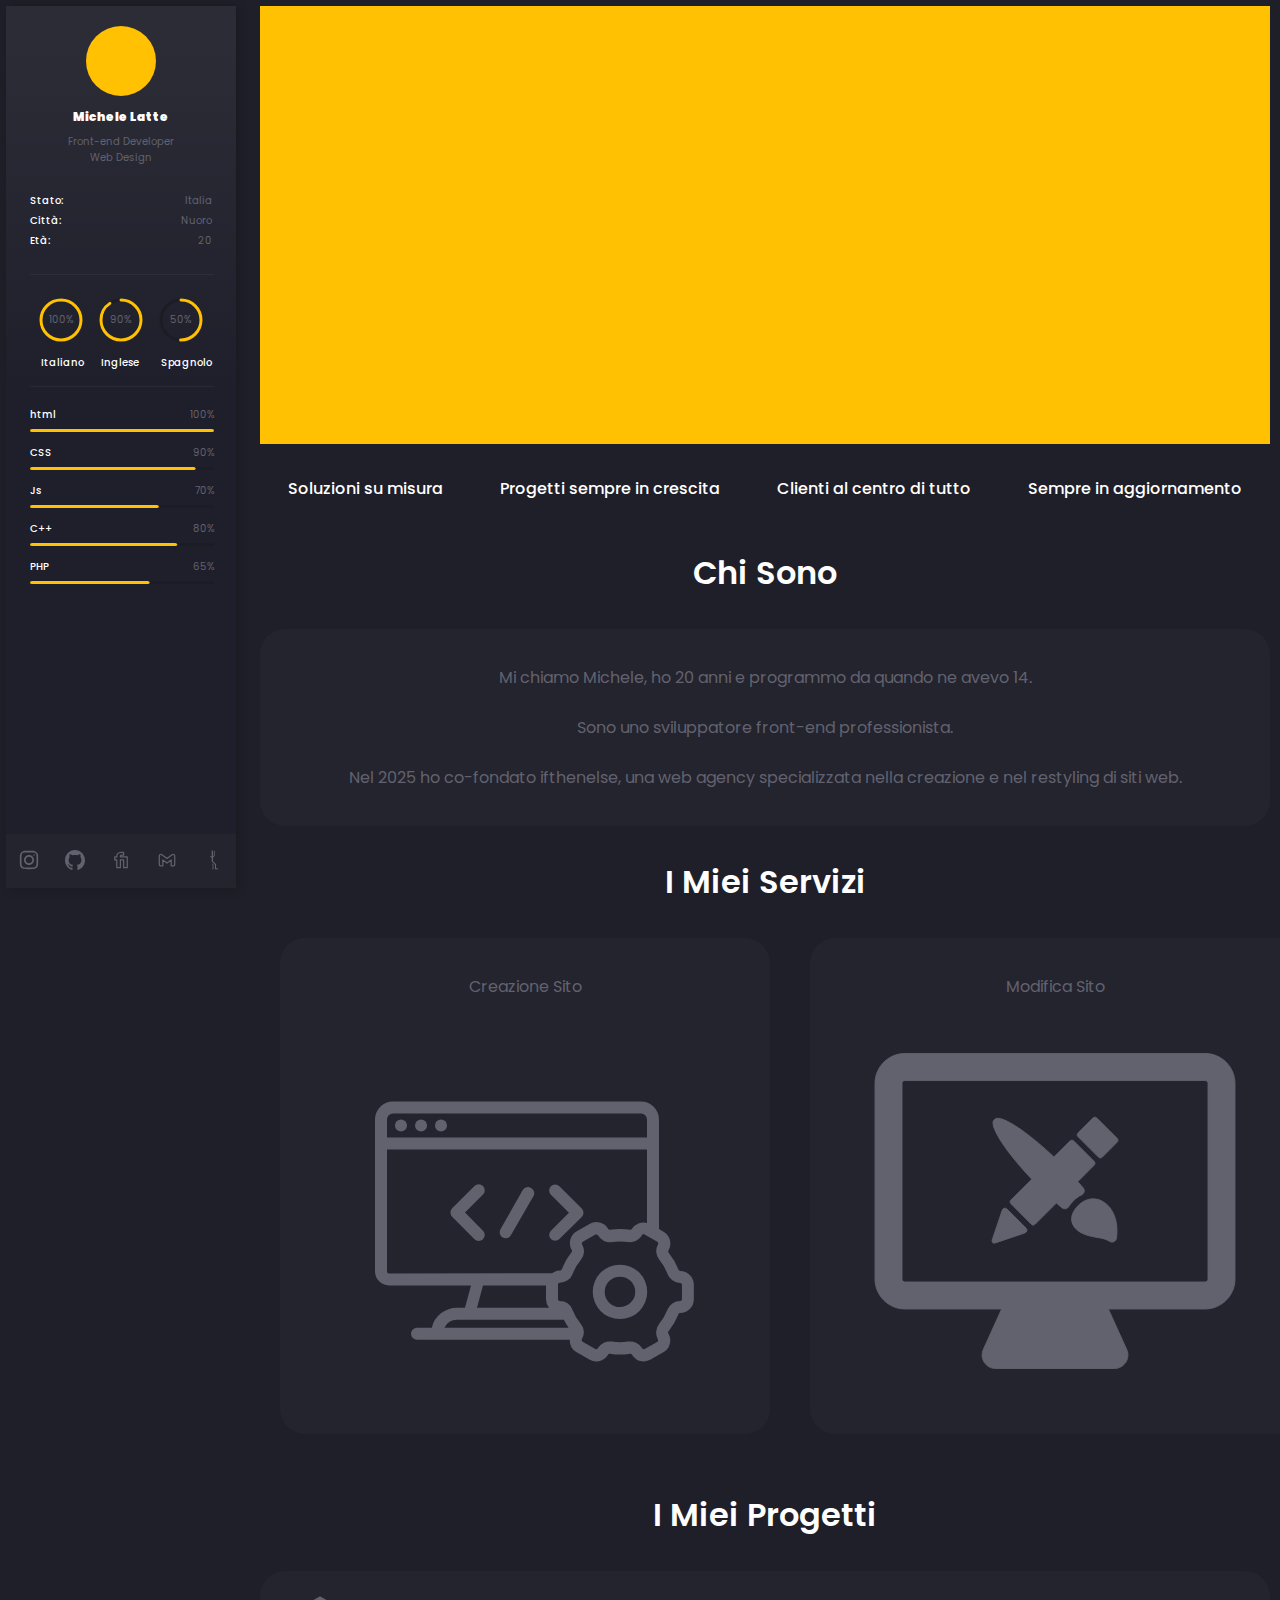
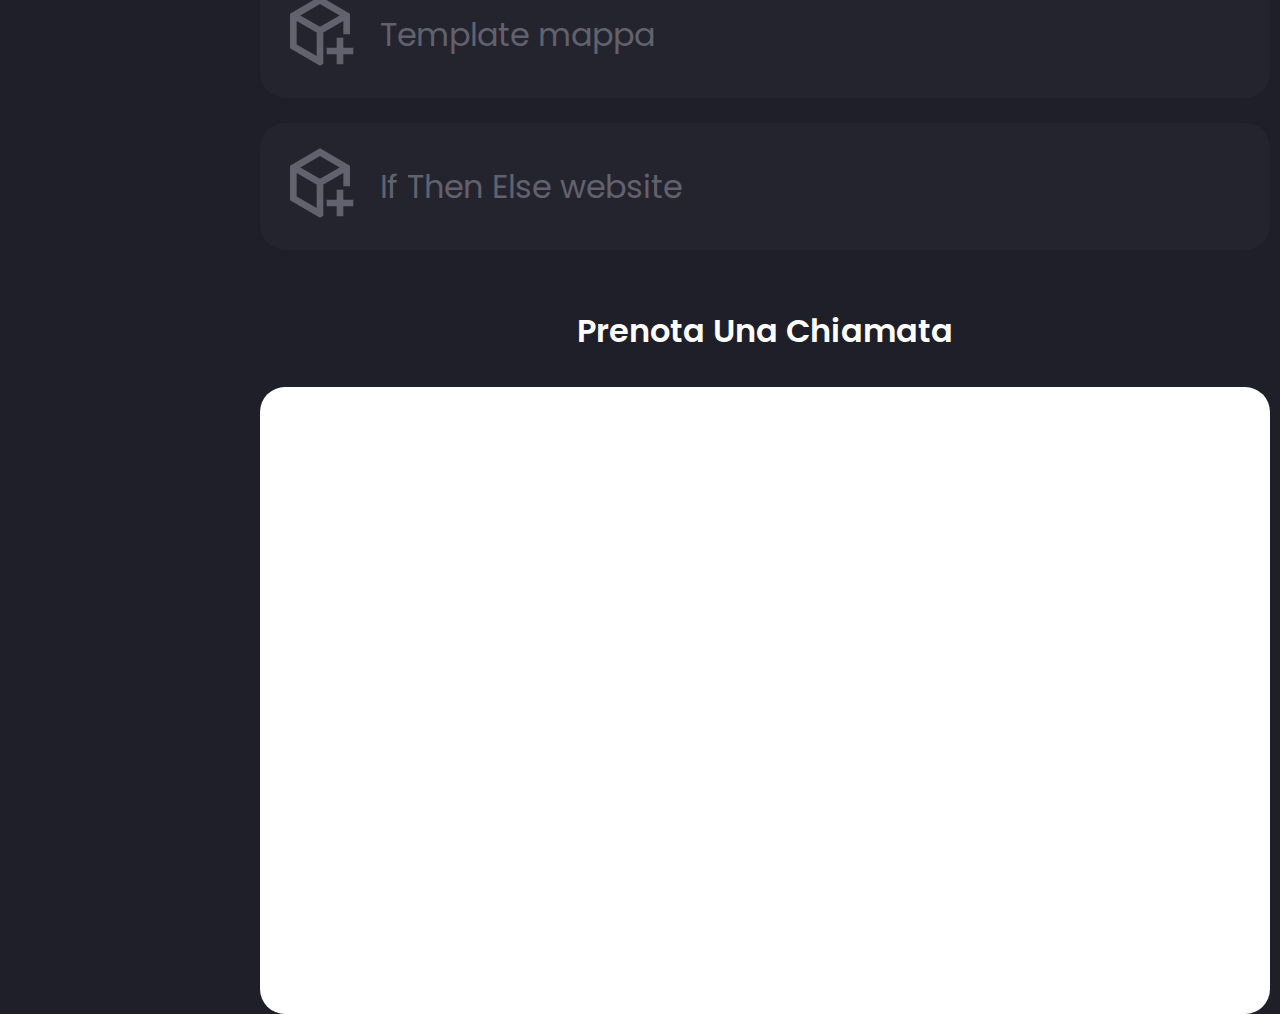
==== commit fe099946: "progetti ed estetica" ====
--- a/copiaindex.html
+++ b/copiaindex.html
@@ -277,7 +277,9 @@
                 margin-top: 16px;
                 justify-content: space-around;
             }
-
+            .main-text-banner .white-text{
+                font-size: 16px;
+            }
             .block-title .white-text{
                 text-align: center;
                 font-size: 32px;
@@ -294,6 +296,9 @@
                 font-size: 16px;
             }
 
+            .about-me .block-subtitle{
+                text-align: center;
+            }
             .services{
                 display: flex;
                 flex-direction: row;
@@ -301,15 +306,35 @@
             }
 
             .services .block-subtitle{
-                margin: 0px 25px;
+                margin: 0px 20px 25px;
                 display: flex;
                 flex-direction: column;
                 align-items: center;
                 width:62vh;
+                
+            }
+
+            .services .Subtitle-text{
+                font-size: 16px ;
+            }
+
+            .projects{
+                display: flex;
+                flex-direction: column-reverse;
+            }
+
+            .projects .block-subtitle{
+                display: flex;
+                flex-direction: row;
+                align-items: center;
+                
                 margin-bottom: 25px;
             }
 
-
+            .projects .Subtitle-text{
+                font-size: 32px ;
+                margin-left: 20px;
+            }
 
 
 
@@ -512,13 +537,16 @@
             </div>
            
             
-
+            
             <div class="block-title">
                 <p class ="white-text">Chi Sono</p> 
             </div>
-            <div class = "block-subtitle">
-                <p class = "Subtitle-text">Mi chiamo Michele, ho 20 anni e programmo da quando ne avevo 14. <br><br> Sono uno sviluppatore front-end professionista.<br><br>Nel 2025 ho co-fondato ifthenelse, una web agency specializzata nella creazione e nel restyling di siti web.</p>
-            </div>
+            <div class="about-me">
+                <div class = "block-subtitle">
+                    <p class = "Subtitle-text">Mi chiamo Michele, ho 20 anni e programmo da quando ne avevo 14. <br><br> Sono uno sviluppatore front-end professionista.<br><br>Nel 2025 ho co-fondato ifthenelse, una web agency specializzata nella creazione e nel restyling di siti web.</p>
+                </div>
+            </div>
+                
             
         
             <div class="block-title">
@@ -527,19 +555,31 @@
             <div class="services">
                 <div class = "block-subtitle">
                     <p class = "Subtitle-text">Creazione Sito</p>
-                    <p class = "Subtitle-text"><svg fill="#62626e" version="1.1" id="Layer_1" xmlns="http://www.w3.org/2000/svg" xmlns:xlink="http://www.w3.org/1999/xlink" viewBox="0 0 480 480" xml:space="preserve" width="140px" height="140px" stroke="#62626e"><g id="SVGRepo_bgCarrier" stroke-width="0"></g><g id="SVGRepo_tracerCarrier" stroke-linecap="round" stroke-linejoin="round"></g><g id="SVGRepo_iconCarrier"> <g> <g> <path d="M56,416c-30.872,0-56,25.128-56,56c0,4.424,3.576,8,8,8h96c4.424,0,8-3.576,8-8C112,441.128,86.872,416,56,416z M16.808,464C19.992,448.36,32.36,436.072,48,432.88V448h16v-15.12c15.64,3.2,28.008,15.48,31.192,31.12H16.808z"></path> </g> </g> <g> <g> <path d="M472,344h-14.032c-0.44-1.112-0.896-2.216-1.392-3.328l9.928-9.928c3.128-3.128,3.128-8.184,0-11.312l-33.936-33.936 c-1.656-1.656-3.84-2.376-6.008-2.272C439.24,276.496,448,263.32,448,248V40c0-22.056-17.944-40-40-40H40C17.944,0,0,17.944,0,40 v208c0,22.056,17.944,40,40,40h104.4l-30.224,56H112h-12c-15.44,0-28,12.56-28,28s12.56,28,28,28h172c0,4.424,3.576,8,8,8h14.032 c0.44,1.112,0.896,2.216,1.392,3.328l-9.928,9.928c-3.128,3.128-3.128,8.184,0,11.312l33.936,33.936 c3.128,3.128,8.184,3.128,11.312,0l9.928-9.928c1.112,0.496,2.216,0.952,3.328,1.392V472c0,4.424,3.576,8,8,8h48 c4.424,0,8-3.576,8-8v-14.032c1.112-0.44,2.216-0.896,3.328-1.392l9.928,9.928c3.128,3.128,8.184,3.128,11.312,0l33.936-33.936 c3.128-3.128,3.128-8.184,0-11.312l-9.928-9.928c0.496-1.112,0.952-2.216,1.392-3.328H472c4.424,0,8-3.576,8-8v-48 C480,347.576,476.424,344,472,344z M16,40c0-13.232,10.768-24,24-24h368c13.232,0,24,10.768,24,24v168H16V40z M40,272 c-13.232,0-24-10.768-24-24v-24h416v24c0,13.232-10.768,24-24,24h-8h-48h-61.808H157.808H40z M421.152,285.6l-9.824,9.824 c-1.112-0.496-2.216-0.952-3.328-1.392V288C412.632,288,417.008,287.056,421.152,285.6z M344,288v6.032 c-1.112,0.44-2.216,0.896-3.328,1.392L333.248,288H344z M316.92,288l-6.896,6.896L305.328,288H316.92z M272,384H100 c-6.616,0-12-5.384-12-12c0-6.616,5.384-12,12-12h12h6.944H272V384z M132.356,343.992L162.576,288h123.392l12.544,18.408 l-13.016,13.016c-3.128,3.128-3.128,8.184,0,11.312l9.928,9.928c-0.496,1.112-0.952,2.216-1.392,3.328H280H132.356z M464,392 h-11.672c-3.496,0-6.576,2.264-7.632,5.592c-1.216,3.864-2.856,7.8-4.88,11.672c-1.616,3.104-1.032,6.888,1.44,9.36l8.288,8.288 l-22.624,22.624l-8.288-8.288c-2.48-2.472-6.256-3.048-9.36-1.44c-3.872,2.024-7.808,3.664-11.672,4.88 c-3.336,1.064-5.6,4.144-5.6,7.64V464h-32v-11.672c0-3.496-2.264-6.576-5.592-7.632c-3.864-1.216-7.8-2.856-11.672-4.88 c-3.104-1.608-6.888-1.032-9.36,1.44l-8.288,8.288l-22.624-22.624l8.288-8.288c2.472-2.472,3.056-6.256,1.44-9.36 c-2.024-3.872-3.664-7.808-4.88-11.672c-1.064-3.336-4.144-5.6-7.64-5.6H288v-32h11.672c3.496,0,6.576-2.264,7.632-5.592 c1.216-3.864,2.856-7.8,4.88-11.672c1.616-3.104,1.032-6.888-1.44-9.36l-8.288-8.288l22.624-22.624l8.288,8.288 c2.472,2.48,6.256,3.056,9.36,1.44c3.872-2.024,7.808-3.664,11.672-4.88c3.336-1.064,5.6-4.144,5.6-7.64V288h32v11.672 c0,3.496,2.264,6.576,5.592,7.632c3.864,1.216,7.8,2.856,11.672,4.88c3.104,1.616,6.88,1.04,9.36-1.44l8.288-8.288l22.624,22.624 l-8.288,8.288c-2.472,2.472-3.056,6.256-1.44,9.36c2.024,3.872,3.664,7.808,4.88,11.672c1.064,3.336,4.144,5.6,7.64,5.6H464V392z"></path> </g> </g> <g> <g> <path d="M376,328c-26.472,0-48,21.528-48,48s21.528,48,48,48s48-21.528,48-48S402.472,328,376,328z M376,408 c-17.648,0-32-14.352-32-32s14.352-32,32-32s32,14.352,32,32S393.648,408,376,408z"></path> </g> </g> <g> <g> <path d="M157.656,61.656l-11.312-11.312l-56,56c-3.128,3.128-3.128,8.184,0,11.312l56,56l11.312-11.312L107.312,112 L157.656,61.656z"></path> </g> </g> <g> <g> <path d="M333.656,106.344l-56-56l-11.312,11.312L316.688,112l-50.344,50.344l11.312,11.312l56-56 C336.784,114.528,336.784,109.472,333.656,106.344z"></path> </g> </g> <g> <g> <rect x="131.509" y="96.019" transform="matrix(0.4472 -0.8944 0.8944 0.4472 24.1457 247.1068)" width="160.955" height="16"></rect> </g> </g> <g> <g> <rect x="312" y="160" width="16" height="16"></rect> </g> </g> <g> <g> <rect x="344" y="160" width="16" height="16"></rect> </g> </g> <g> <g> <rect x="376" y="160" width="16" height="16"></rect> </g> </g> </g></svg></p>
+                    <p class = "Subtitle-text"><svg width="50vh" height="40vh" viewBox="0 0 60 60" xmlns="http://www.w3.org/2000/svg" fill="#62626e"><g id="SVGRepo_bgCarrier" stroke-width="0"></g><g id="SVGRepo_tracerCarrier" stroke-linecap="round" stroke-linejoin="round"></g><g id="SVGRepo_iconCarrier"> <defs> <style>.cls-1{fill:none;}.cls-2{fill:#62626e;}</style> </defs> <title></title> <g data-name="Layer 2" id="Layer_2"> <g id="Icons"> <g id="Development"> <rect class="cls-1" height="60" width="60"></rect> <circle class="cls-2" cx="9.33" cy="15.74" r="1"></circle> <circle class="cls-2" cx="16" cy="15.74" r="1"></circle> <circle class="cls-2" cx="12.67" cy="15.74" r="1"></circle> <path class="cls-2" d="M20,30.25l3-3a1,1,0,1,0-1.42-1.42l-3.72,3.73a1,1,0,0,0,0,1.41l3.72,3.73a1,1,0,0,0,1.42,0,1,1,0,0,0,0-1.41Z"></path> <path class="cls-2" d="M34.32,34.68a1,1,0,0,0,1.41,0L39.46,31a1,1,0,0,0,0-1.41l-3.73-3.73a1,1,0,0,0-1.41,1.42l3,3-3,3A1,1,0,0,0,34.32,34.68Z"></path> <path class="cls-2" d="M31,26.15a1,1,0,0,0-1.37.37L25.94,33a1,1,0,1,0,1.73,1l3.73-6.45A1,1,0,0,0,31,26.15Z"></path> <path class="cls-2" d="M55.86,40a.29.29,0,0,1-.27-.19,10.43,10.43,0,0,0-1.67-2.89.29.29,0,0,1,0-.33,2.3,2.3,0,0,0-.84-3.14L52.33,33V14.74a3,3,0,0,0-3-3H8a3,3,0,0,0-3,3V40.08a2.34,2.34,0,0,0,2.33,2.33H21l-1,3.7H18.67a4.33,4.33,0,0,0-4.21,3.33H12a1,1,0,0,0,0,2H37.47a2.12,2.12,0,0,0,.07.71,2.25,2.25,0,0,0,1.07,1.4l2.11,1.22a2.3,2.3,0,0,0,3.14-.85.31.31,0,0,1,.31-.14,9.74,9.74,0,0,0,3.32,0,.3.3,0,0,1,.31.15,2.3,2.3,0,0,0,2,1.14,2.27,2.27,0,0,0,1.15-.3l2.11-1.22a2.29,2.29,0,0,0,1.07-1.4,2.26,2.26,0,0,0-.23-1.74.3.3,0,0,1,0-.34,10.52,10.52,0,0,0,1.67-2.88.28.28,0,0,1,.27-.19,2.31,2.31,0,0,0,2.3-2.3V42.26A2.3,2.3,0,0,0,55.86,40ZM7,14.74a1,1,0,0,1,1-1H49.33a1,1,0,0,1,1,1v3H7Zm.33,25.67A.33.33,0,0,1,7,40.08V19.74H50.33V32A2.29,2.29,0,0,0,47.8,33h0a.29.29,0,0,1-.3.13,10.27,10.27,0,0,0-3.32,0,.28.28,0,0,1-.3-.13h0a2.29,2.29,0,0,0-3.14-.84l-2.11,1.22a2.24,2.24,0,0,0-1.07,1.39,2.32,2.32,0,0,0,.22,1.75.27.27,0,0,1,0,.33,10.43,10.43,0,0,0-1.67,2.89.29.29,0,0,1-.27.19,2.29,2.29,0,0,0-1.36.45ZM34,46.11H22l1-3.7H33.5V44.7A2.32,2.32,0,0,0,34,46.11Zm-15.32,2H36.48a11,11,0,0,0,.78,1.33H16.57A2.33,2.33,0,0,1,18.67,48.11ZM56.16,44.7a.3.3,0,0,1-.3.3,2.31,2.31,0,0,0-2.15,1.48,8.46,8.46,0,0,1-1.34,2.33,2.31,2.31,0,0,0-.21,2.6.26.26,0,0,1,0,.22.29.29,0,0,1-.14.19L49.94,53a.3.3,0,0,1-.41-.12,2.31,2.31,0,0,0-2.37-1.11,7.92,7.92,0,0,1-2.66,0,2.31,2.31,0,0,0-2.37,1.12.31.31,0,0,1-.41.11l-2.11-1.22a.29.29,0,0,1-.14-.19.26.26,0,0,1,0-.22,2.33,2.33,0,0,0-.21-2.6,8.35,8.35,0,0,1-1.35-2.33A2.28,2.28,0,0,0,35.8,45a.3.3,0,0,1-.3-.3V42.26a.29.29,0,0,1,.3-.3,2.3,2.3,0,0,0,2.14-1.48,8.21,8.21,0,0,1,1.35-2.33,2.33,2.33,0,0,0,.21-2.6.28.28,0,0,1,0-.23.26.26,0,0,1,.14-.18l2.11-1.22a.28.28,0,0,1,.15,0,.3.3,0,0,1,.25.14h0a2.32,2.32,0,0,0,2.37,1.12,7.92,7.92,0,0,1,2.66,0A2.33,2.33,0,0,0,49.53,34h0a.29.29,0,0,1,.4-.1l2.11,1.22a.26.26,0,0,1,.14.18.28.28,0,0,1,0,.23,2.3,2.3,0,0,0,.21,2.59,8.51,8.51,0,0,1,1.34,2.34A2.32,2.32,0,0,0,55.86,42a.29.29,0,0,1,.3.3Z"></path> <path class="cls-2" d="M45.83,38.94a4.54,4.54,0,1,0,4.54,4.54A4.54,4.54,0,0,0,45.83,38.94Zm0,7.08a2.54,2.54,0,1,1,2.54-2.54A2.54,2.54,0,0,1,45.83,46Z"></path> </g> </g> </g> </g></svg></p>
                 </div>
                 <div class = "block-subtitle">
                     <p class = "Subtitle-text">Modifica Sito</p>
-                    <p class = "Subtitle-text"><svg fill="#62626e" version="1.1" id="Layer_1" xmlns="http://www.w3.org/2000/svg" xmlns:xlink="http://www.w3.org/1999/xlink" viewBox="0 0 480 480" xml:space="preserve" width="140px" height="140px" stroke="#62626e"><g id="SVGRepo_bgCarrier" stroke-width="0"></g><g id="SVGRepo_tracerCarrier" stroke-linecap="round" stroke-linejoin="round"></g><g id="SVGRepo_iconCarrier"> <g> <g> <path d="M56,416c-30.872,0-56,25.128-56,56c0,4.424,3.576,8,8,8h96c4.424,0,8-3.576,8-8C112,441.128,86.872,416,56,416z M16.808,464C19.992,448.36,32.36,436.072,48,432.88V448h16v-15.12c15.64,3.2,28.008,15.48,31.192,31.12H16.808z"></path> </g> </g> <g> <g> <path d="M472,344h-14.032c-0.44-1.112-0.896-2.216-1.392-3.328l9.928-9.928c3.128-3.128,3.128-8.184,0-11.312l-33.936-33.936 c-1.656-1.656-3.84-2.376-6.008-2.272C439.24,276.496,448,263.32,448,248V40c0-22.056-17.944-40-40-40H40C17.944,0,0,17.944,0,40 v208c0,22.056,17.944,40,40,40h104.4l-30.224,56H112h-12c-15.44,0-28,12.56-28,28s12.56,28,28,28h172c0,4.424,3.576,8,8,8h14.032 c0.44,1.112,0.896,2.216,1.392,3.328l-9.928,9.928c-3.128,3.128-3.128,8.184,0,11.312l33.936,33.936 c3.128,3.128,8.184,3.128,11.312,0l9.928-9.928c1.112,0.496,2.216,0.952,3.328,1.392V472c0,4.424,3.576,8,8,8h48 c4.424,0,8-3.576,8-8v-14.032c1.112-0.44,2.216-0.896,3.328-1.392l9.928,9.928c3.128,3.128,8.184,3.128,11.312,0l33.936-33.936 c3.128-3.128,3.128-8.184,0-11.312l-9.928-9.928c0.496-1.112,0.952-2.216,1.392-3.328H472c4.424,0,8-3.576,8-8v-48 C480,347.576,476.424,344,472,344z M16,40c0-13.232,10.768-24,24-24h368c13.232,0,24,10.768,24,24v168H16V40z M40,272 c-13.232,0-24-10.768-24-24v-24h416v24c0,13.232-10.768,24-24,24h-8h-48h-61.808H157.808H40z M421.152,285.6l-9.824,9.824 c-1.112-0.496-2.216-0.952-3.328-1.392V288C412.632,288,417.008,287.056,421.152,285.6z M344,288v6.032 c-1.112,0.44-2.216,0.896-3.328,1.392L333.248,288H344z M316.92,288l-6.896,6.896L305.328,288H316.92z M272,384H100 c-6.616,0-12-5.384-12-12c0-6.616,5.384-12,12-12h12h6.944H272V384z M132.356,343.992L162.576,288h123.392l12.544,18.408 l-13.016,13.016c-3.128,3.128-3.128,8.184,0,11.312l9.928,9.928c-0.496,1.112-0.952,2.216-1.392,3.328H280H132.356z M464,392 h-11.672c-3.496,0-6.576,2.264-7.632,5.592c-1.216,3.864-2.856,7.8-4.88,11.672c-1.616,3.104-1.032,6.888,1.44,9.36l8.288,8.288 l-22.624,22.624l-8.288-8.288c-2.48-2.472-6.256-3.048-9.36-1.44c-3.872,2.024-7.808,3.664-11.672,4.88 c-3.336,1.064-5.6,4.144-5.6,7.64V464h-32v-11.672c0-3.496-2.264-6.576-5.592-7.632c-3.864-1.216-7.8-2.856-11.672-4.88 c-3.104-1.608-6.888-1.032-9.36,1.44l-8.288,8.288l-22.624-22.624l8.288-8.288c2.472-2.472,3.056-6.256,1.44-9.36 c-2.024-3.872-3.664-7.808-4.88-11.672c-1.064-3.336-4.144-5.6-7.64-5.6H288v-32h11.672c3.496,0,6.576-2.264,7.632-5.592 c1.216-3.864,2.856-7.8,4.88-11.672c1.616-3.104,1.032-6.888-1.44-9.36l-8.288-8.288l22.624-22.624l8.288,8.288 c2.472,2.48,6.256,3.056,9.36,1.44c3.872-2.024,7.808-3.664,11.672-4.88c3.336-1.064,5.6-4.144,5.6-7.64V288h32v11.672 c0,3.496,2.264,6.576,5.592,7.632c3.864,1.216,7.8,2.856,11.672,4.88c3.104,1.616,6.88,1.04,9.36-1.44l8.288-8.288l22.624,22.624 l-8.288,8.288c-2.472,2.472-3.056,6.256-1.44,9.36c2.024,3.872,3.664,7.808,4.88,11.672c1.064,3.336,4.144,5.6,7.64,5.6H464V392z"></path> </g> </g> <g> <g> <path d="M376,328c-26.472,0-48,21.528-48,48s21.528,48,48,48s48-21.528,48-48S402.472,328,376,328z M376,408 c-17.648,0-32-14.352-32-32s14.352-32,32-32s32,14.352,32,32S393.648,408,376,408z"></path> </g> </g> <g> <g> <path d="M157.656,61.656l-11.312-11.312l-56,56c-3.128,3.128-3.128,8.184,0,11.312l56,56l11.312-11.312L107.312,112 L157.656,61.656z"></path> </g> </g> <g> <g> <path d="M333.656,106.344l-56-56l-11.312,11.312L316.688,112l-50.344,50.344l11.312,11.312l56-56 C336.784,114.528,336.784,109.472,333.656,106.344z"></path> </g> </g> <g> <g> <rect x="131.509" y="96.019" transform="matrix(0.4472 -0.8944 0.8944 0.4472 24.1457 247.1068)" width="160.955" height="16"></rect> </g> </g> <g> <g> <rect x="312" y="160" width="16" height="16"></rect> </g> </g> <g> <g> <rect x="344" y="160" width="16" height="16"></rect> </g> </g> <g> <g> <rect x="376" y="160" width="16" height="16"></rect> </g> </g> </g></svg></p>
-                </div>
-            </div>
-            <!--aggiungere progetti-->
-
-
-
-
-
+                    <p class = "Subtitle-text"><svg width="50vh" height="40vh" fill="#62626e" version="1.1" id="Capa_1" xmlns="http://www.w3.org/2000/svg" xmlns:xlink="http://www.w3.org/1999/xlink" viewBox="0 0 399.997 399.997" xml:space="preserve" stroke="#62626e"><g id="SVGRepo_bgCarrier" stroke-width="0"></g><g id="SVGRepo_tracerCarrier" stroke-linecap="round" stroke-linejoin="round"></g><g id="SVGRepo_iconCarrier"> <g> <g> <g> <path d="M366.684,24.971H33.316C14.945,24.971,0,39.917,0,58.288V275.56c0,18.371,14.945,33.317,33.316,33.317h107.412 l-20.387,44.955c-2.105,4.643-1.709,10.037,1.053,14.321c2.762,4.285,7.51,6.873,12.607,6.873h131.996c0.006,0,0.014,0,0.02,0 c8.285,0,15-6.715,15-15c0-2.493-0.605-4.848-1.686-6.916l-20.062-44.233h107.412c18.371,0,33.316-14.946,33.316-33.317V58.288 C400,39.917,385.055,24.971,366.684,24.971z M370,275.561c0,1.829-1.488,3.316-3.316,3.316H33.316 c-1.828,0-3.316-1.487-3.316-3.316V58.288c0-1.829,1.488-3.317,3.316-3.317h333.367c1.828,0,3.316,1.488,3.316,3.317L370,275.561 L370,275.561z"></path> <path d="M246.198,96.434c-1.057-1.056-2.921-0.9-4.166,0.344l-16.273,16.271c-1.247,1.247-1.4,3.116-0.348,4.171l23.103,23.103 c0.525,0.526,1.261,0.751,2.013,0.688c0.756-0.063,1.53-0.413,2.157-1.038l16.271-16.272c1.244-1.245,1.4-3.111,0.343-4.166 L246.198,96.434z"></path> <path d="M146.336,197.582c-0.684-0.684-1.748-0.882-2.791-0.523c-1.042,0.359-1.902,1.226-2.257,2.271l-11.118,32.934 c-0.353,1.037-0.148,2.089,0.532,2.768c0.512,0.517,1.24,0.759,2.011,0.693c0.248-0.021,0.503-0.073,0.756-0.16l32.934-11.12 c1.044-0.354,1.912-1.215,2.27-2.256c0.362-1.041,0.162-2.107-0.521-2.792L146.336,197.582z"></path> <path d="M229.504,182.228c1.451-0.662,2.51-1.965,2.859-3.519c0.35-1.555-0.047-3.185-1.071-4.405 c-1.92-2.283-3.929-4.604-5.997-6.941l18.078-18.077c0.596-0.597,0.972-1.375,1.033-2.157c0.065-0.779-0.185-1.505-0.689-2.01 l-23.104-23.101c-1.056-1.058-2.92-0.903-4.166,0.344l-17.63,17.633c-11.824-11.209-23.699-21.209-34.165-28.732 c-7.369-5.296-20.85-14.199-28.355-14.313c-1.37-0.024-2.695,0.512-3.668,1.479c-0.976,0.966-1.519,2.285-1.508,3.657 c0.039,5.114,4.528,14.341,12.639,25.977c7.72,11.075,18.326,23.802,30.426,36.563l-23,23.002 c-1.248,1.247-1.403,3.111-0.346,4.166l23.103,23.101c0.525,0.531,1.254,0.755,2.011,0.691c0.752-0.063,1.533-0.414,2.155-1.035 l23.446-23.447c2.047,1.811,4.077,3.571,6.079,5.268c0.929,0.787,2.097,1.209,3.296,1.209c0.271,0,0.543-0.022,0.815-0.065 c1.471-0.239,2.765-1.109,3.539-2.383c1.368-2.248,3.15-4.479,5.301-6.626C223.281,185.806,226.284,183.693,229.504,182.228z"></path> <path d="M242.292,186.495c-5.938,0-11.606,2.531-16.396,7.32c-5.748,5.748-8.257,11.777-7.257,17.438 c0.993,5.604,5.446,10.627,12.22,13.771c5.827,2.707,11.138,3.546,15.821,4.287c4.932,0.778,9.585,1.516,13.726,4.325 c0.857,0.585,1.859,0.882,2.864,0.882c0.706,0,1.415-0.146,2.079-0.444c1.613-0.719,2.74-2.225,2.977-3.977 c1.775-13.241-0.765-25.133-7.152-33.476C256.245,190.186,249.363,186.495,242.292,186.495z"></path> </g> </g> </g> </g></svg></p>
+                </div>
+            </div>
+            
+            <div class="block-title">
+                <p class ="white-text">I Miei Progetti </p> 
+            </div>
+            <div class="projects">
+                <div class="block-subtitle" onclick="window.location.href = 'https://ifthenelse.netlify.app/';">
+                    <div class="logo"><svg width="80px" height="80px" viewBox="0 0 512 512" version="1.1" xmlns="http://www.w3.org/2000/svg" xmlns:xlink="http://www.w3.org/1999/xlink" fill="#62626e"><g id="SVGRepo_bgCarrier" stroke-width="0"></g><g id="SVGRepo_tracerCarrier" stroke-linecap="round" stroke-linejoin="round"></g><g id="SVGRepo_iconCarrier"> <title>project-new</title> <g id="Page-1" stroke="none" stroke-width="1" fill="none" fill-rule="evenodd"> <g id="Combined-Shape" fill="#62626e" transform="translate(64.000000, 34.346667)"> <path d="M192,-7.10542736e-15 L384,110.851252 L384,242.986 L341.333,242.986 L341.333,157.655 L213.333,231.555 L213.333,431.088 L192,443.405007 L0,332.553755 L0,110.851252 L192,-7.10542736e-15 Z M341.333333,264.32 L341.333,328.32 L405.333333,328.32 L405.333333,370.986667 L341.333,370.986 L341.333333,434.986667 L298.666667,434.986667 L298.666,370.986 L234.666667,370.986667 L234.666667,328.32 L298.666,328.32 L298.666667,264.32 L341.333333,264.32 Z M42.666,157.654 L42.6666667,307.920144 L170.666,381.82 L170.666,231.555 L42.666,157.654 Z M192,49.267223 L66.1333333,121.936377 L192,194.605531 L317.866667,121.936377 L192,49.267223 Z"> </path> </g> </g> </g></svg></div>
+                    <div class="Subtitle-text">If Then Else website</div>
+                </div>
+                <div class="block-subtitle" onclick="window.location.href = 'https://alpistudio-test.netlify.app/';">
+                    <div class="logo"><svg width="80px" height="80px" viewBox="0 0 512 512" version="1.1" xmlns="http://www.w3.org/2000/svg" xmlns:xlink="http://www.w3.org/1999/xlink" fill="#62626e"><g id="SVGRepo_bgCarrier" stroke-width="0"></g><g id="SVGRepo_tracerCarrier" stroke-linecap="round" stroke-linejoin="round"></g><g id="SVGRepo_iconCarrier"> <title>project-new</title> <g id="Page-1" stroke="none" stroke-width="1" fill="none" fill-rule="evenodd"> <g id="Combined-Shape" fill="#62626e" transform="translate(64.000000, 34.346667)"> <path d="M192,-7.10542736e-15 L384,110.851252 L384,242.986 L341.333,242.986 L341.333,157.655 L213.333,231.555 L213.333,431.088 L192,443.405007 L0,332.553755 L0,110.851252 L192,-7.10542736e-15 Z M341.333333,264.32 L341.333,328.32 L405.333333,328.32 L405.333333,370.986667 L341.333,370.986 L341.333333,434.986667 L298.666667,434.986667 L298.666,370.986 L234.666667,370.986667 L234.666667,328.32 L298.666,328.32 L298.666667,264.32 L341.333333,264.32 Z M42.666,157.654 L42.6666667,307.920144 L170.666,381.82 L170.666,231.555 L42.666,157.654 Z M192,49.267223 L66.1333333,121.936377 L192,194.605531 L317.866667,121.936377 L192,49.267223 Z"> </path> </g> </g> </g></svg></div>
+                    <div class="Subtitle-text">Template mappa</div>
+                </div>
+            </div>
+
+            <div class="block-title">
+                <p class ="white-text">Prenota Una Chiamata </p> 
+            </div>
             <div class="appointment">    
                 <iframe src="https://calendar.google.com/calendar/appointments/schedules/AcZssZ1efc6U1Bj19ImkWDgNvUO7arcrU5FN4aFaQwSe7t9esn5Y6b6I7U9T3omDlKkQeqW9-HiM5pQx?gv=true" style="border: 0" width="100%" height="600" frameborder="0"></iframe>                
             </div>
